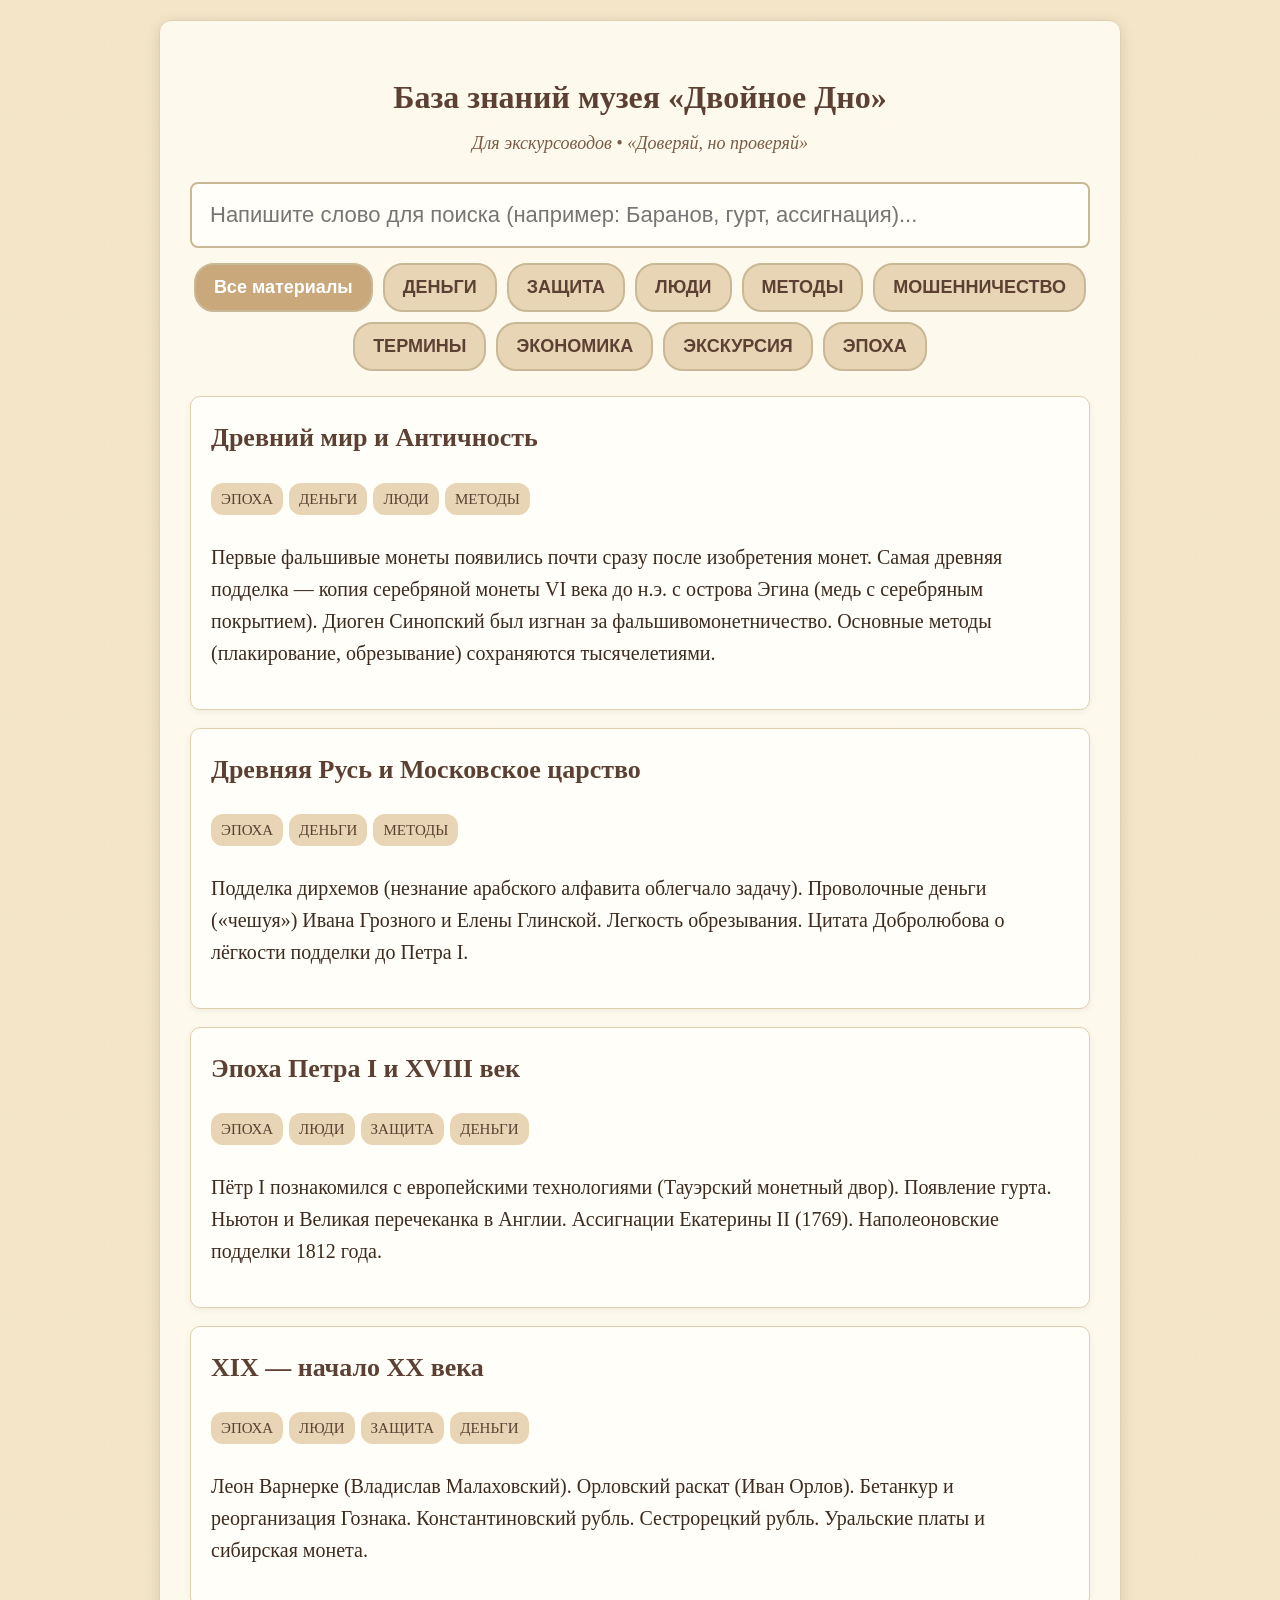
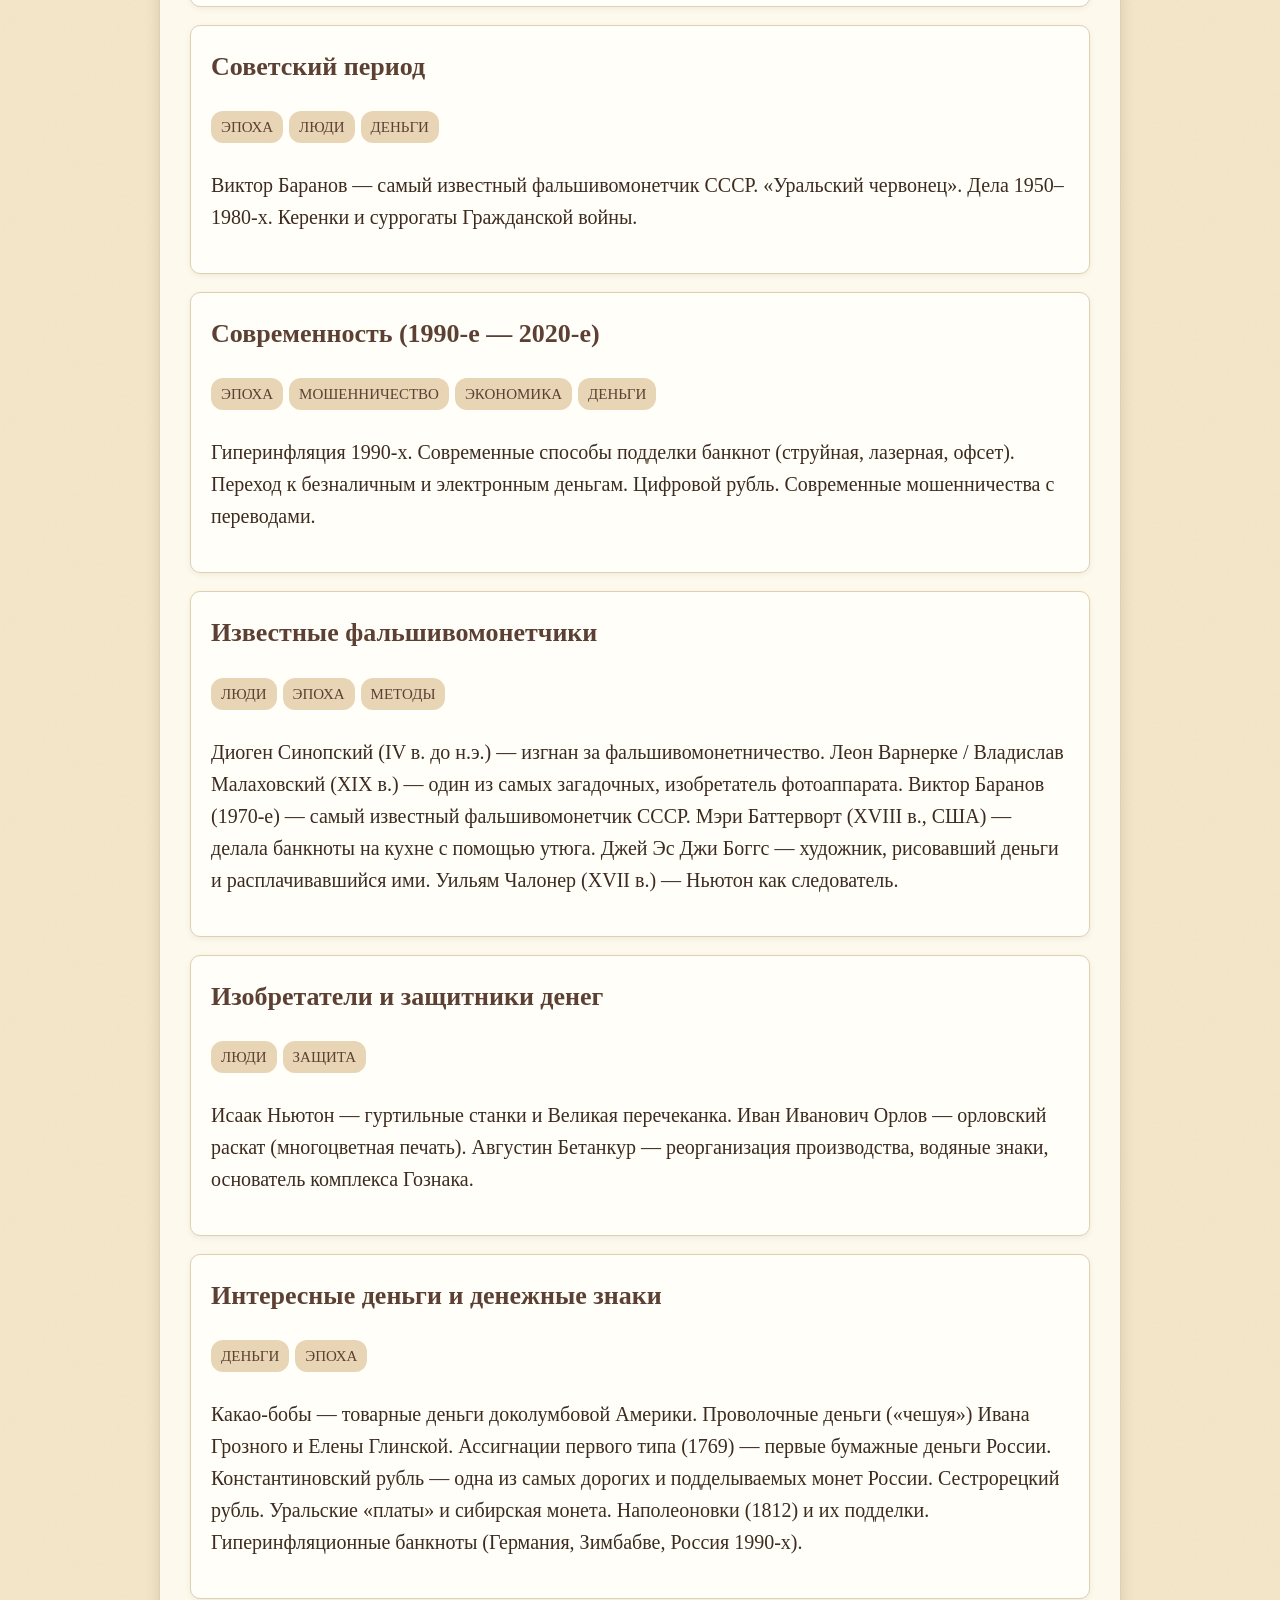
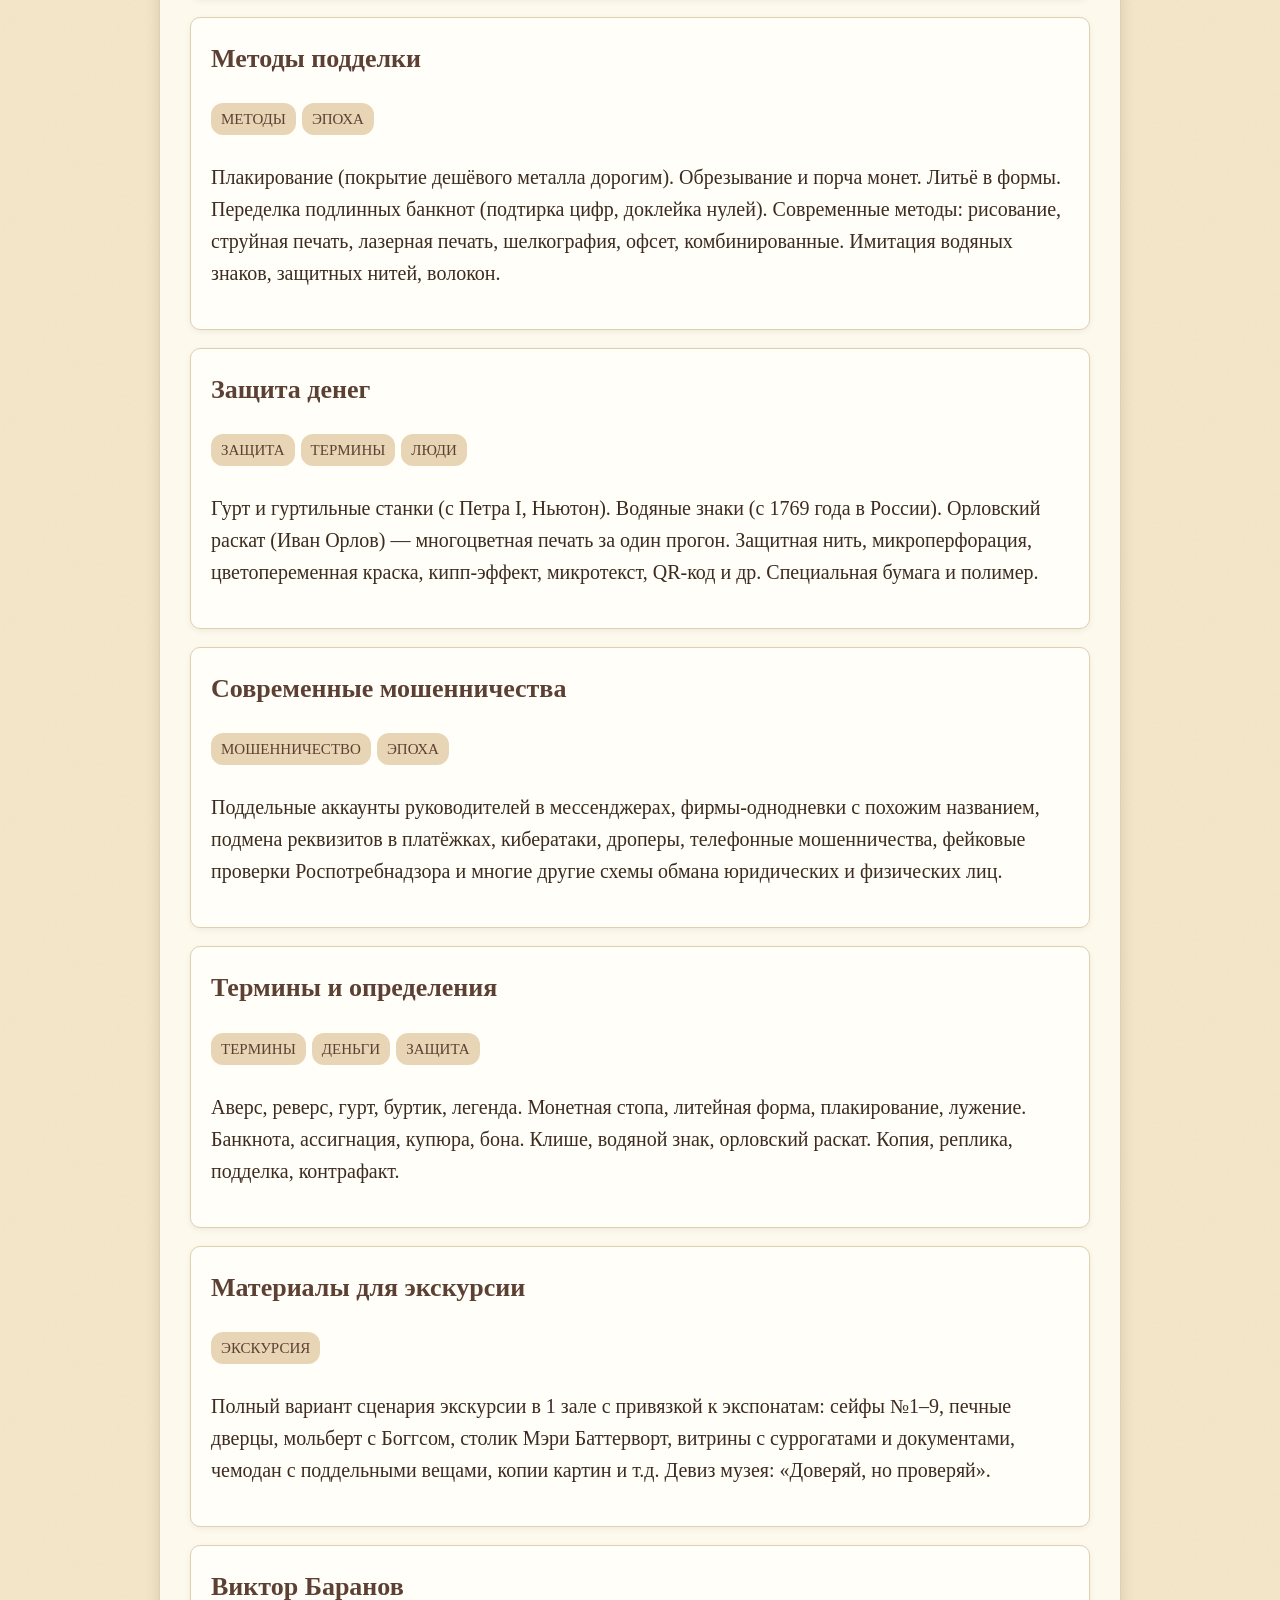
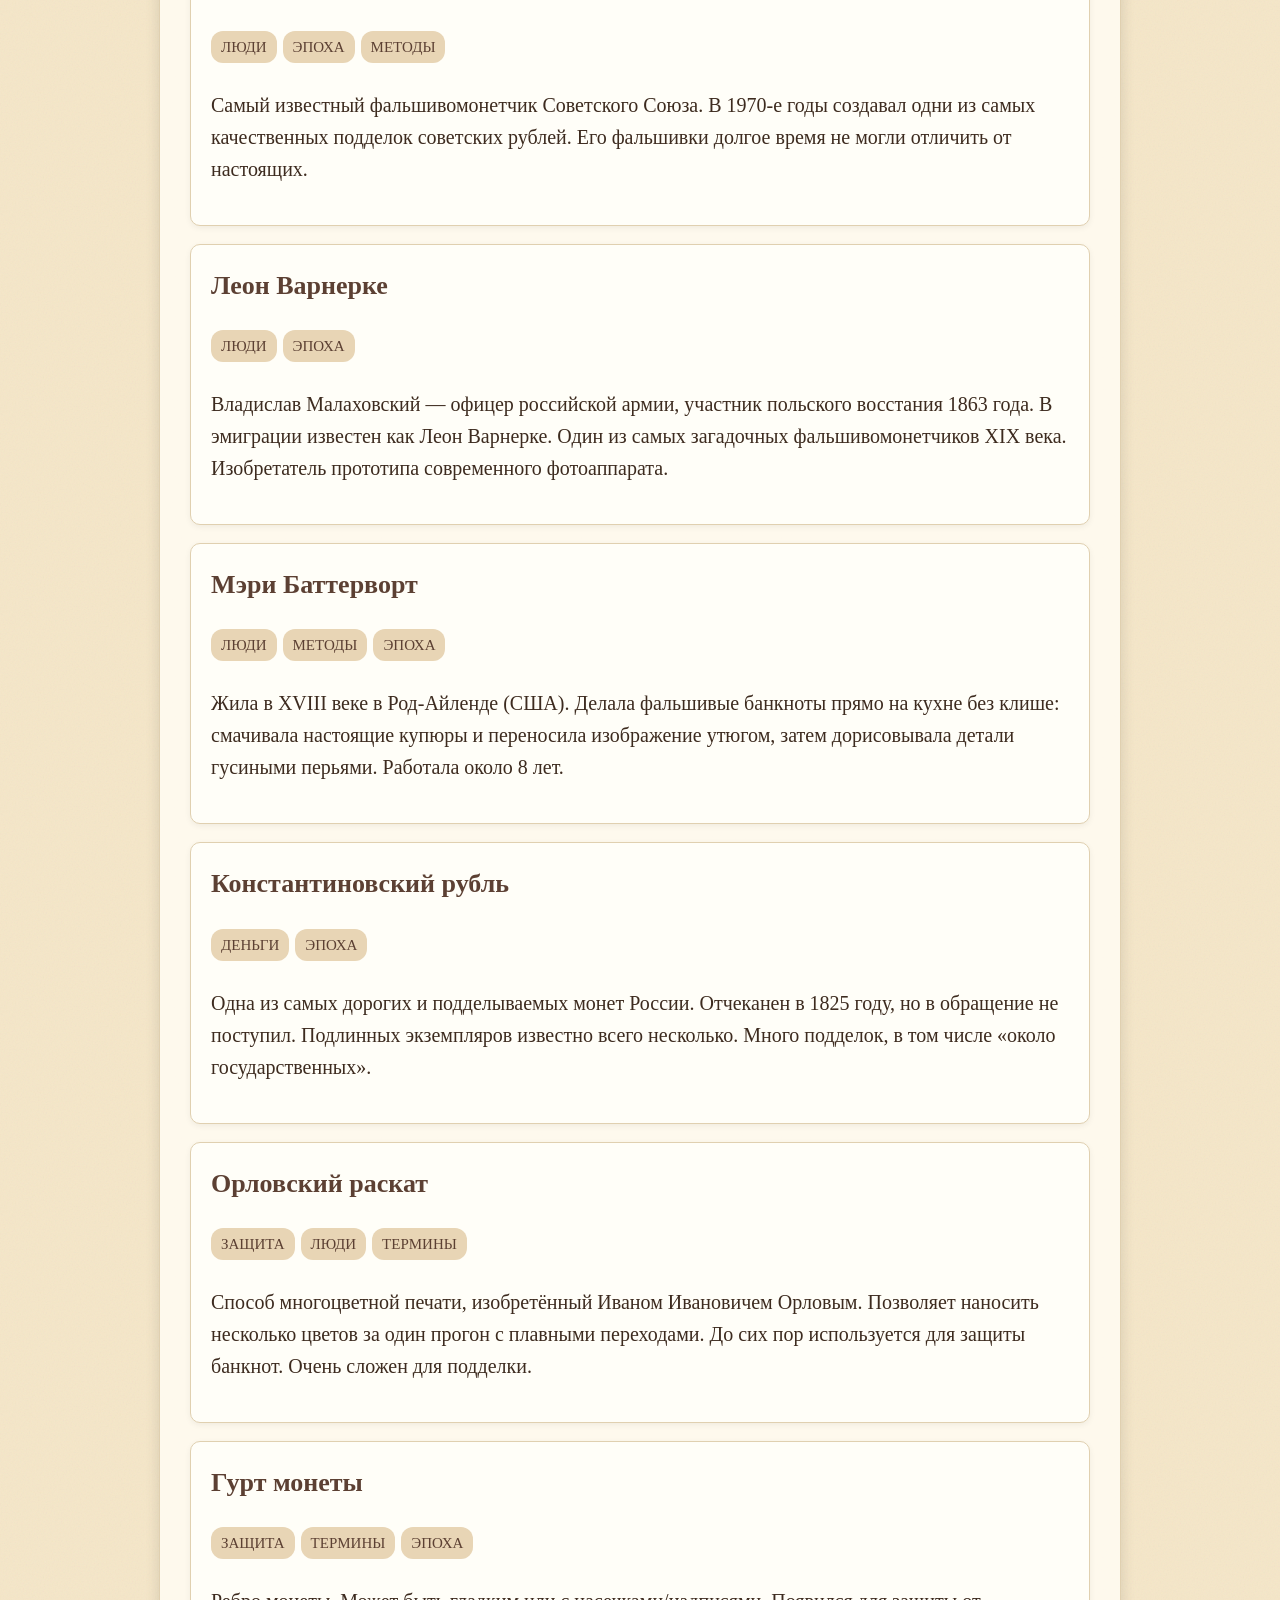
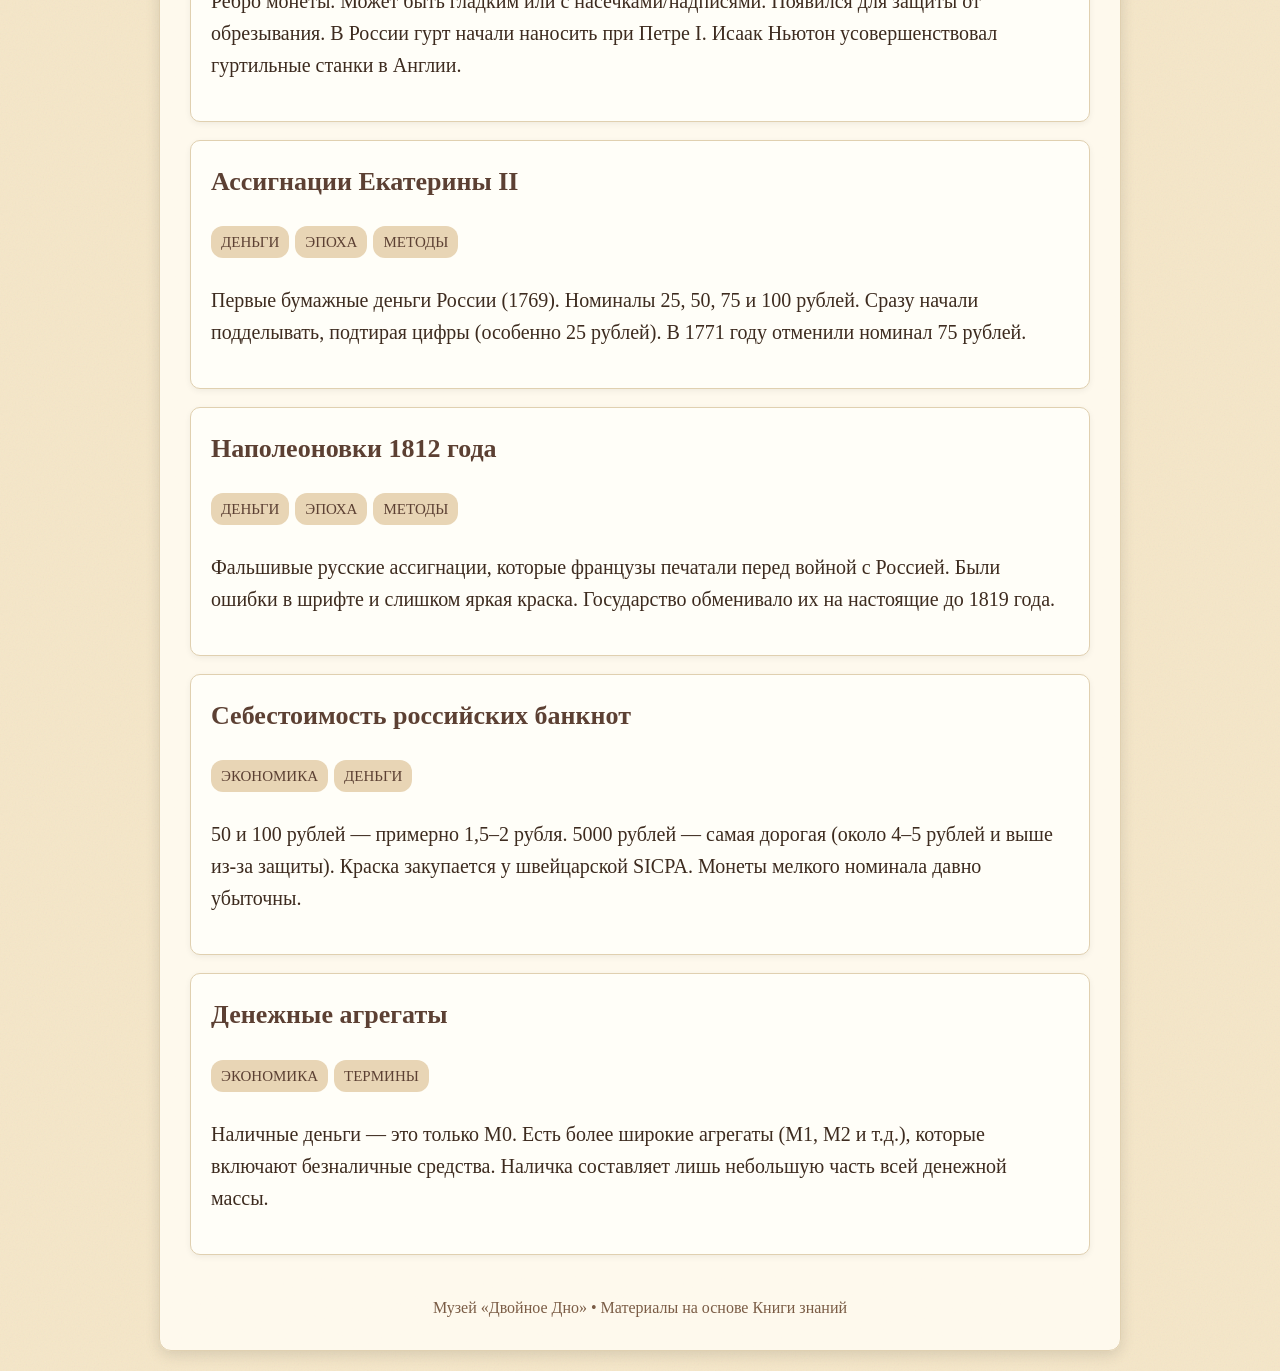
==== index.html @ cefade76 "Add files via upload" ====
<!DOCTYPE html>
<html lang="ru">
<head>
<meta charset="UTF-8">
<meta name="viewport" content="width=device-width, initial-scale=1.0">
<title>База знаний музея «Двойное Дно»</title>
<style>
body {
  font-family: Georgia, "Times New Roman", serif;
  background-color: #f5e6c8;
  background-image: url("data:image/svg+xml,%3Csvg xmlns='http://www.w3.org/2000/svg' width='200' height='200'%3E%3Cfilter id='n'%3E%3CfeTurbulence type='fractalNoise' baseFrequency='0.65' numOctaves='3' stitchTiles='stitch'/%3E%3C/filter%3E%3Crect width='100%25' height='100%25' filter='url(%23n)' opacity='0.06'/%3E%3C/svg%3E");
  color: #3d2b1f;
  margin: 0;
  padding: 20px;
  line-height: 1.6;
  font-size: 20px;
}
.container {
  max-width: 900px;
  margin: 0 auto;
  background: rgba(255, 250, 240, 0.95);
  padding: 30px;
  border-radius: 12px;
  box-shadow: 0 4px 15px rgba(0,0,0,0.12);
  border: 1px solid #e0d0b0;
}
h1 {
  text-align: center;
  color: #5c4033;
  font-size: 32px;
  margin-bottom: 5px;
}
.subtitle {
  text-align: center;
  font-style: italic;
  color: #7a5c45;
  margin-bottom: 25px;
  font-size: 18px;
}
.search-box {
  width: 100%;
  padding: 18px;
  font-size: 22px;
  border: 2px solid #c9b896;
  border-radius: 8px;
  margin-bottom: 15px;
  box-sizing: border-box;
  background: #fffef8;
}
.tags {
  display: flex;
  flex-wrap: wrap;
  gap: 10px;
  margin-bottom: 25px;
  justify-content: center;
}
.tag-btn {
  padding: 12px 18px;
  font-size: 18px;
  background: #e8d5b5;
  border: 2px solid #c9b896;
  border-radius: 20px;
  cursor: pointer;
  color: #5c4033;
  font-weight: bold;
}
.tag-btn.active, .tag-btn:hover {
  background: #c9a87c;
  color: #fff;
}
.card {
  background: #fffef8;
  border: 1px solid #e0d0b0;
  border-radius: 10px;
  padding: 20px;
  margin-bottom: 18px;
  box-shadow: 0 2px 6px rgba(0,0,0,0.06);
}
.card h2 {
  margin-top: 0;
  color: #5c4033;
  font-size: 26px;
}
.card-tags {
  margin: 10px 0;
}
.card-tag {
  display: inline-block;
  background: #e8d5b5;
  color: #5c4033;
  padding: 4px 10px;
  border-radius: 12px;
  font-size: 15px;
  margin-right: 6px;
  margin-bottom: 6px;
}
.no-results {
  text-align: center;
  font-size: 22px;
  color: #7a5c45;
  padding: 40px;
}
footer {
  text-align: center;
  margin-top: 40px;
  font-size: 16px;
  color: #7a5c45;
}
</style>
</head>
<body>
<div class="container">
  <h1>База знаний музея «Двойное Дно»</h1>
  <div class="subtitle">Для экскурсоводов • «Доверяй, но проверяй»</div>

  <input type="text" id="search" class="search-box" placeholder="Напишите слово для поиска (например: Баранов, гурт, ассигнация)...">

  <div class="tags" id="tagButtons"></div>

  <div id="results"></div>

  <footer>
    Музей «Двойное Дно» • Материалы на основе Книги знаний
  </footer>
</div>

<script>
const data = [
  { title: "Древний мир и Античность", tags: ["ЭПОХА", "ДЕНЬГИ", "ЛЮДИ", "МЕТОДЫ"], content: "Первые фальшивые монеты появились почти сразу после изобретения монет. Самая древняя подделка — копия серебряной монеты VI века до н.э. с острова Эгина (медь с серебряным покрытием). Диоген Синопский был изгнан за фальшивомонетничество. Основные методы (плакирование, обрезывание) сохраняются тысячелетиями." },
  { title: "Древняя Русь и Московское царство", tags: ["ЭПОХА", "ДЕНЬГИ", "МЕТОДЫ"], content: "Подделка дирхемов (незнание арабского алфавита облегчало задачу). Проволочные деньги («чешуя») Ивана Грозного и Елены Глинской. Легкость обрезывания. Цитата Добролюбова о лёгкости подделки до Петра I." },
  { title: "Эпоха Петра I и XVIII век", tags: ["ЭПОХА", "ЛЮДИ", "ЗАЩИТА", "ДЕНЬГИ"], content: "Пётр I познакомился с европейскими технологиями (Тауэрский монетный двор). Появление гурта. Ньютон и Великая перечеканка в Англии. Ассигнации Екатерины II (1769). Наполеоновские подделки 1812 года." },
  { title: "XIX — начало XX века", tags: ["ЭПОХА", "ЛЮДИ", "ЗАЩИТА", "ДЕНЬГИ"], content: "Леон Варнерке (Владислав Малаховский). Орловский раскат (Иван Орлов). Бетанкур и реорганизация Гознака. Константиновский рубль. Сестрорецкий рубль. Уральские платы и сибирская монета." },
  { title: "Советский период", tags: ["ЭПОХА", "ЛЮДИ", "ДЕНЬГИ"], content: "Виктор Баранов — самый известный фальшивомонетчик СССР. «Уральский червонец». Дела 1950–1980-х. Керенки и суррогаты Гражданской войны." },
  { title: "Современность (1990-е — 2020-е)", tags: ["ЭПОХА", "МОШЕННИЧЕСТВО", "ЭКОНОМИКА", "ДЕНЬГИ"], content: "Гиперинфляция 1990-х. Современные способы подделки банкнот (струйная, лазерная, офсет). Переход к безналичным и электронным деньгам. Цифровой рубль. Современные мошенничества с переводами." },
  { title: "Известные фальшивомонетчики", tags: ["ЛЮДИ", "ЭПОХА", "МЕТОДЫ"], content: "Диоген Синопский (IV в. до н.э.) — изгнан за фальшивомонетничество. Леон Варнерке / Владислав Малаховский (XIX в.) — один из самых загадочных, изобретатель фотоаппарата. Виктор Баранов (1970-е) — самый известный фальшивомонетчик СССР. Мэри Баттерворт (XVIII в., США) — делала банкноты на кухне с помощью утюга. Джей Эс Джи Боггс — художник, рисовавший деньги и расплачивавшийся ими. Уильям Чалонер (XVII в.) — Ньютон как следователь." },
  { title: "Изобретатели и защитники денег", tags: ["ЛЮДИ", "ЗАЩИТА"], content: "Исаак Ньютон — гуртильные станки и Великая перечеканка. Иван Иванович Орлов — орловский раскат (многоцветная печать). Августин Бетанкур — реорганизация производства, водяные знаки, основатель комплекса Гознака." },
  { title: "Интересные деньги и денежные знаки", tags: ["ДЕНЬГИ", "ЭПОХА"], content: "Какао-бобы — товарные деньги доколумбовой Америки. Проволочные деньги («чешуя») Ивана Грозного и Елены Глинской. Ассигнации первого типа (1769) — первые бумажные деньги России. Константиновский рубль — одна из самых дорогих и подделываемых монет России. Сестрорецкий рубль. Уральские «платы» и сибирская монета. Наполеоновки (1812) и их подделки. Гиперинфляционные банкноты (Германия, Зимбабве, Россия 1990-х)." },
  { title: "Методы подделки", tags: ["МЕТОДЫ", "ЭПОХА"], content: "Плакирование (покрытие дешёвого металла дорогим). Обрезывание и порча монет. Литьё в формы. Переделка подлинных банкнот (подтирка цифр, доклейка нулей). Современные методы: рисование, струйная печать, лазерная печать, шелкография, офсет, комбинированные. Имитация водяных знаков, защитных нитей, волокон." },
  { title: "Защита денег", tags: ["ЗАЩИТА", "ТЕРМИНЫ", "ЛЮДИ"], content: "Гурт и гуртильные станки (с Петра I, Ньютон). Водяные знаки (с 1769 года в России). Орловский раскат (Иван Орлов) — многоцветная печать за один прогон. Защитная нить, микроперфорация, цветопеременная краска, кипп-эффект, микротекст, QR-код и др. Специальная бумага и полимер." },
  { title: "Современные мошенничества", tags: ["МОШЕННИЧЕСТВО", "ЭПОХА"], content: "Поддельные аккаунты руководителей в мессенджерах, фирмы-однодневки с похожим названием, подмена реквизитов в платёжках, кибератаки, дроперы, телефонные мошенничества, фейковые проверки Роспотребнадзора и многие другие схемы обмана юридических и физических лиц." },
  { title: "Термины и определения", tags: ["ТЕРМИНЫ", "ДЕНЬГИ", "ЗАЩИТА"], content: "Аверс, реверс, гурт, буртик, легенда. Монетная стопа, литейная форма, плакирование, лужение. Банкнота, ассигнация, купюра, бона. Клише, водяной знак, орловский раскат. Копия, реплика, подделка, контрафакт." },
  { title: "Материалы для экскурсии", tags: ["ЭКСКУРСИЯ"], content: "Полный вариант сценария экскурсии в 1 зале с привязкой к экспонатам: сейфы №1–9, печные дверцы, мольберт с Боггсом, столик Мэри Баттерворт, витрины с суррогатами и документами, чемодан с поддельными вещами, копии картин и т.д. Девиз музея: «Доверяй, но проверяй»." },
  { title: "Виктор Баранов", tags: ["ЛЮДИ", "ЭПОХА", "МЕТОДЫ"], content: "Самый известный фальшивомонетчик Советского Союза. В 1970-е годы создавал одни из самых качественных подделок советских рублей. Его фальшивки долгое время не могли отличить от настоящих." },
  { title: "Леон Варнерке", tags: ["ЛЮДИ", "ЭПОХА"], content: "Владислав Малаховский — офицер российской армии, участник польского восстания 1863 года. В эмиграции известен как Леон Варнерке. Один из самых загадочных фальшивомонетчиков XIX века. Изобретатель прототипа современного фотоаппарата." },
  { title: "Мэри Баттерворт", tags: ["ЛЮДИ", "МЕТОДЫ", "ЭПОХА"], content: "Жила в XVIII веке в Род-Айленде (США). Делала фальшивые банкноты прямо на кухне без клише: смачивала настоящие купюры и переносила изображение утюгом, затем дорисовывала детали гусиными перьями. Работала около 8 лет." },
  { title: "Константиновский рубль", tags: ["ДЕНЬГИ", "ЭПОХА"], content: "Одна из самых дорогих и подделываемых монет России. Отчеканен в 1825 году, но в обращение не поступил. Подлинных экземпляров известно всего несколько. Много подделок, в том числе «около государственных»." },
  { title: "Орловский раскат", tags: ["ЗАЩИТА", "ЛЮДИ", "ТЕРМИНЫ"], content: "Способ многоцветной печати, изобретённый Иваном Ивановичем Орловым. Позволяет наносить несколько цветов за один прогон с плавными переходами. До сих пор используется для защиты банкнот. Очень сложен для подделки." },
  { title: "Гурт монеты", tags: ["ЗАЩИТА", "ТЕРМИНЫ", "ЭПОХА"], content: "Ребро монеты. Может быть гладким или с насечками/надписями. Появился для защиты от обрезывания. В России гурт начали наносить при Петре I. Исаак Ньютон усовершенствовал гуртильные станки в Англии." },
  { title: "Ассигнации Екатерины II", tags: ["ДЕНЬГИ", "ЭПОХА", "МЕТОДЫ"], content: "Первые бумажные деньги России (1769). Номиналы 25, 50, 75 и 100 рублей. Сразу начали подделывать, подтирая цифры (особенно 25 рублей). В 1771 году отменили номинал 75 рублей." },
  { title: "Наполеоновки 1812 года", tags: ["ДЕНЬГИ", "ЭПОХА", "МЕТОДЫ"], content: "Фальшивые русские ассигнации, которые французы печатали перед войной с Россией. Были ошибки в шрифте и слишком яркая краска. Государство обменивало их на настоящие до 1819 года." },
  { title: "Себестоимость российских банкнот", tags: ["ЭКОНОМИКА", "ДЕНЬГИ"], content: "50 и 100 рублей — примерно 1,5–2 рубля. 5000 рублей — самая дорогая (около 4–5 рублей и выше из-за защиты). Краска закупается у швейцарской SICPA. Монеты мелкого номинала давно убыточны." },
  { title: "Денежные агрегаты", tags: ["ЭКОНОМИКА", "ТЕРМИНЫ"], content: "Наличные деньги — это только M0. Есть более широкие агрегаты (M1, M2 и т.д.), которые включают безналичные средства. Наличка составляет лишь небольшую часть всей денежной массы." }
];

const allTags = [...new Set(data.flatMap(item => item.tags))].sort();
let activeTag = null;

function renderTags() {
  const container = document.getElementById("tagButtons");
  container.innerHTML = "";
  const allBtn = document.createElement("button");
  allBtn.className = "tag-btn" + (activeTag === null ? " active" : "");
  allBtn.textContent = "Все материалы";
  allBtn.onclick = function() { activeTag = null; render(); };
  container.appendChild(allBtn);

  allTags.forEach(function(tag) {
    const btn = document.createElement("button");
    btn.className = "tag-btn" + (activeTag === tag ? " active" : "");
    btn.textContent = tag;
    btn.onclick = function() {
      activeTag = activeTag === tag ? null : tag;
      render();
    };
    container.appendChild(btn);
  });
}

function render() {
  const query = document.getElementById("search").value.toLowerCase().trim();
  const results = document.getElementById("results");
  results.innerHTML = "";

  const filtered = data.filter(function(item) {
    const matchesTag = !activeTag || item.tags.indexOf(activeTag) !== -1;
    const matchesSearch = !query || 
      item.title.toLowerCase().indexOf(query) !== -1 || 
      item.content.toLowerCase().indexOf(query) !== -1 ||
      item.tags.some(function(t) { return t.toLowerCase().indexOf(query) !== -1; });
    return matchesTag && matchesSearch;
  });

  if (filtered.length === 0) {
    results.innerHTML = '<div class="no-results">Ничего не найдено. Попробуйте другое слово или снимите фильтр.</div>';
    return;
  }

  filtered.forEach(function(item) {
    const card = document.createElement("div");
    card.className = "card";
    let tagsHtml = "";
    item.tags.forEach(function(t) {
      tagsHtml += '<span class="card-tag">' + t + '</span>';
    });
    card.innerHTML = '<h2>' + item.title + '</h2><div class="card-tags">' + tagsHtml + '</div><p>' + item.content + '</p>';
    results.appendChild(card);
  });
}

document.getElementById("search").addEventListener("input", render);
renderTags();
render();
</script>
</body>
</html>
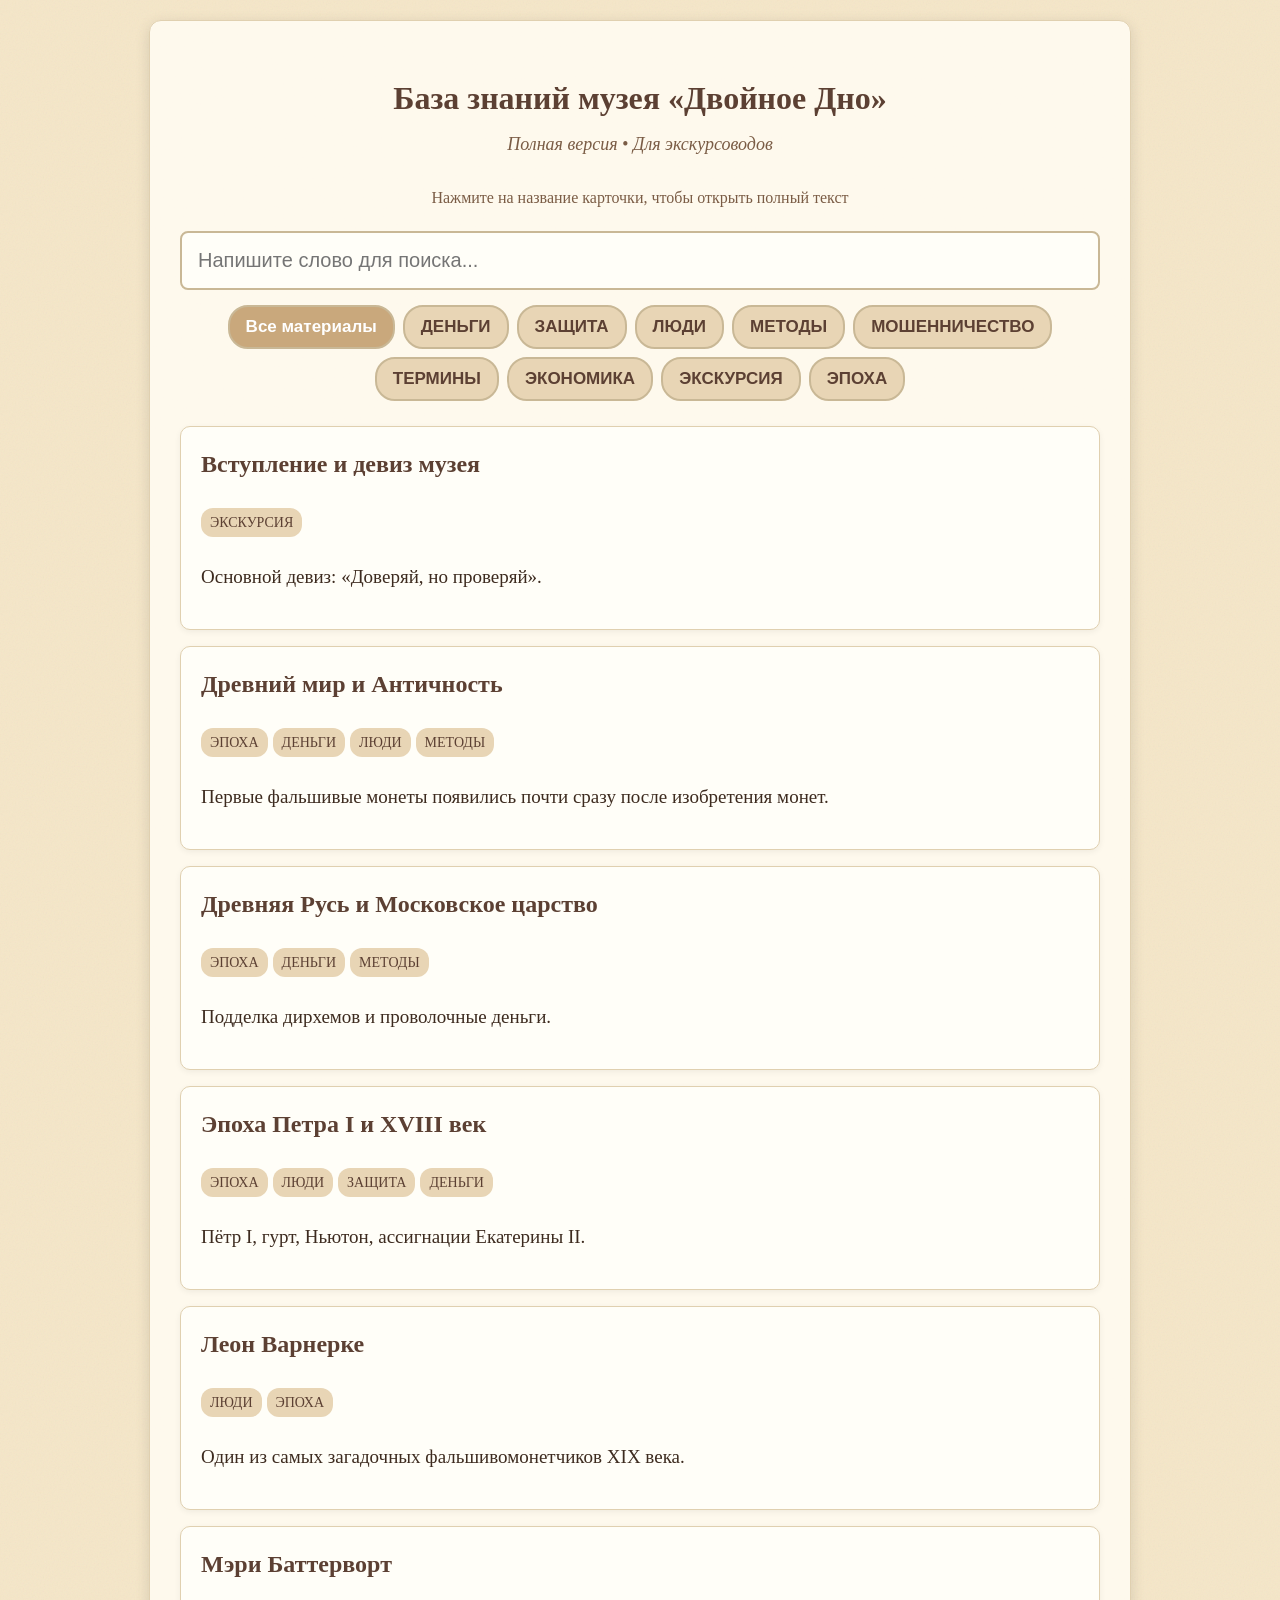
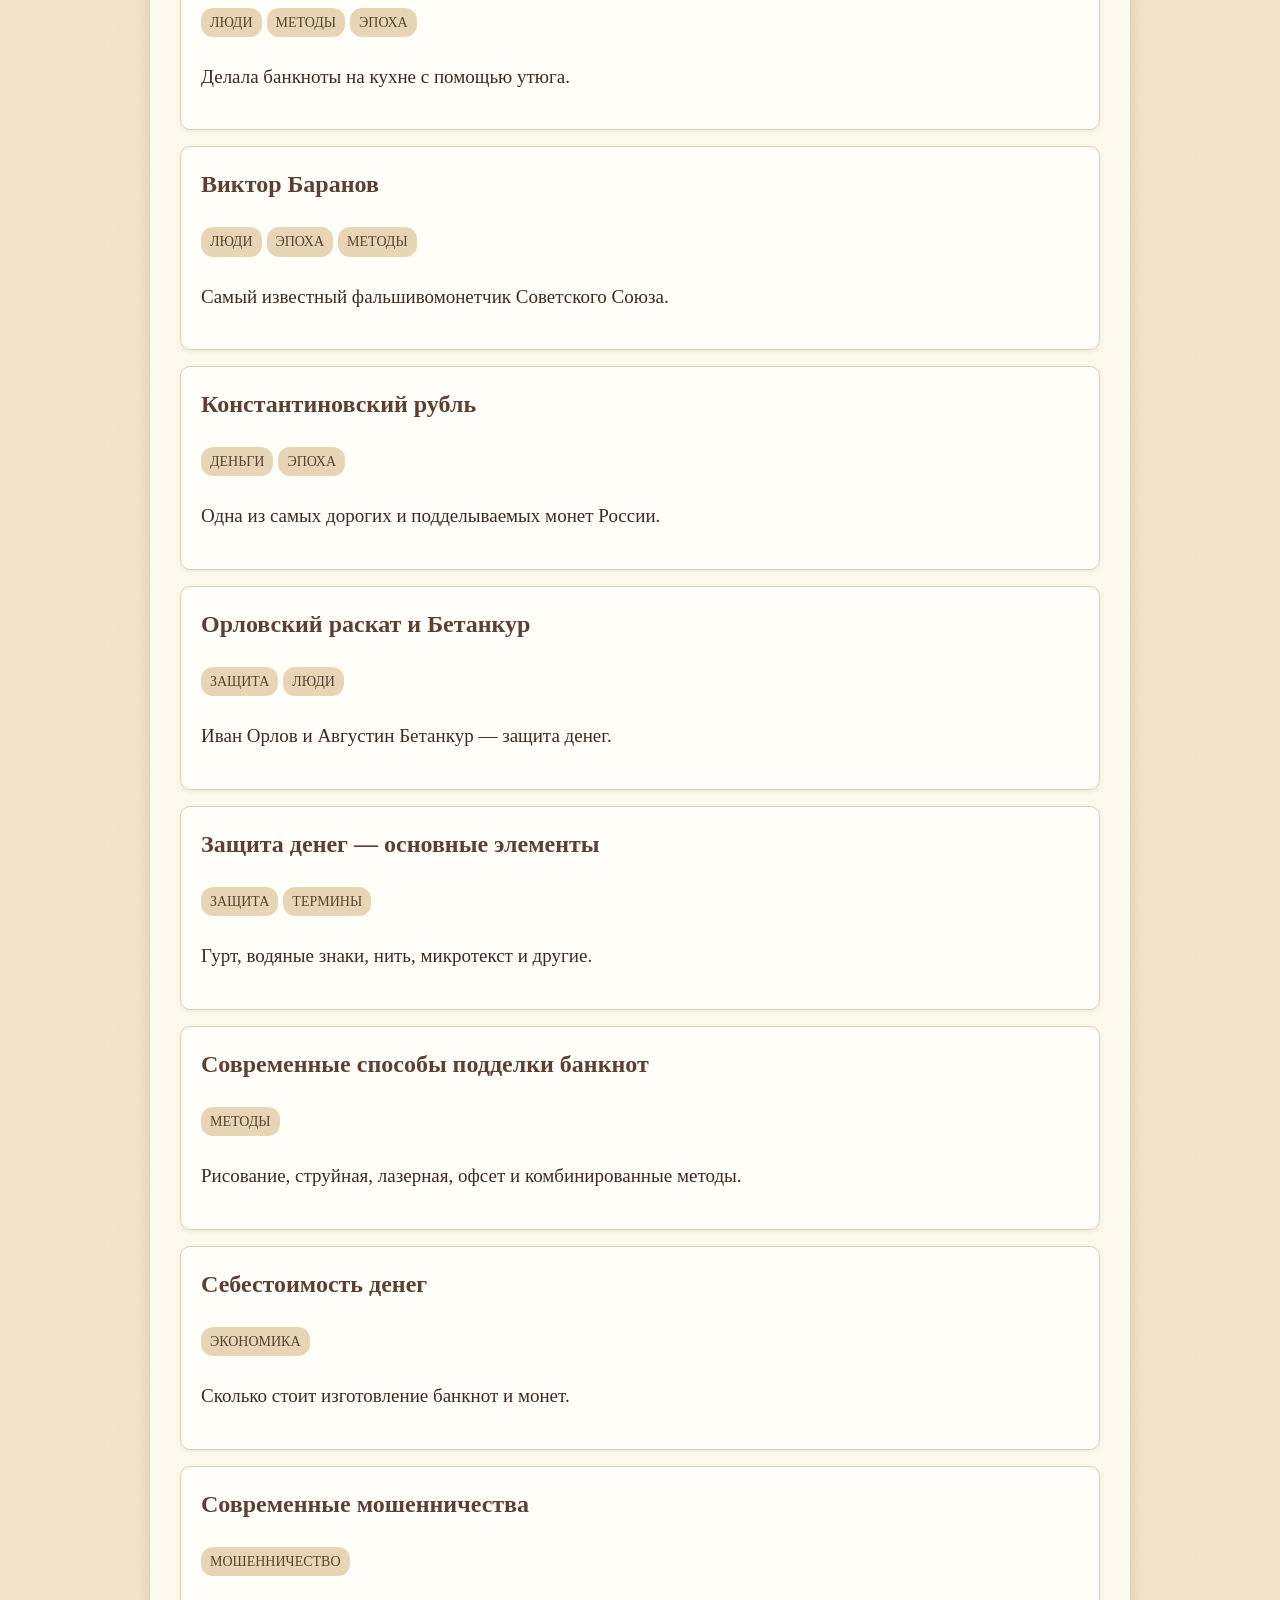
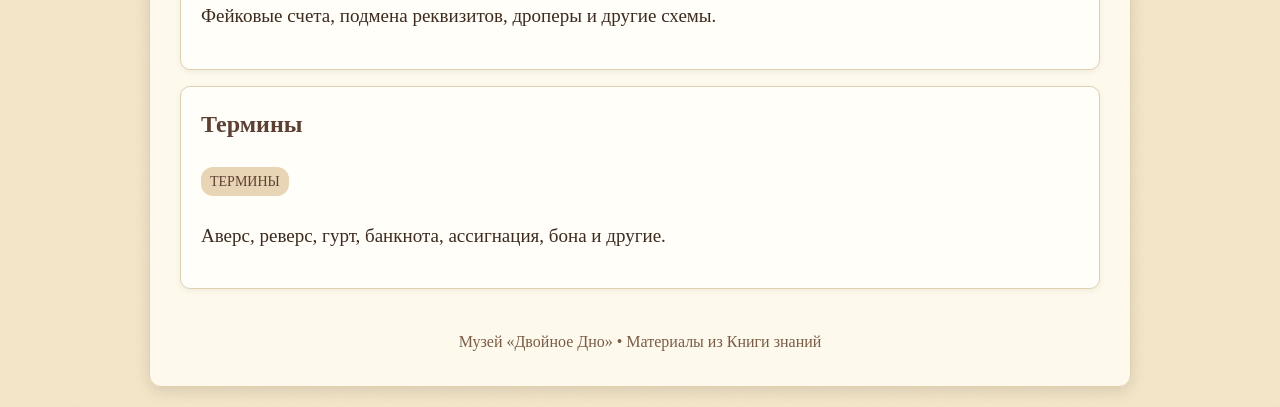
==== commit e29c1d90: "Add files via upload" ====
--- a/index.html
+++ b/index.html
@@ -3,7 +3,7 @@
 <head>
 <meta charset="UTF-8">
 <meta name="viewport" content="width=device-width, initial-scale=1.0">
-<title>База знаний музея «Двойное Дно»</title>
+<title>База знаний музея «Двойное Дно» — полная версия</title>
 <style>
 body {
   font-family: Georgia, "Times New Roman", serif;
@@ -12,144 +12,57 @@
   color: #3d2b1f;
   margin: 0;
   padding: 20px;
-  line-height: 1.6;
-  font-size: 20px;
+  line-height: 1.65;
+  font-size: 19px;
 }
-.container {
-  max-width: 900px;
-  margin: 0 auto;
-  background: rgba(255, 250, 240, 0.95);
-  padding: 30px;
-  border-radius: 12px;
-  box-shadow: 0 4px 15px rgba(0,0,0,0.12);
-  border: 1px solid #e0d0b0;
-}
-h1 {
-  text-align: center;
-  color: #5c4033;
-  font-size: 32px;
-  margin-bottom: 5px;
-}
-.subtitle {
-  text-align: center;
-  font-style: italic;
-  color: #7a5c45;
-  margin-bottom: 25px;
-  font-size: 18px;
-}
-.search-box {
-  width: 100%;
-  padding: 18px;
-  font-size: 22px;
-  border: 2px solid #c9b896;
-  border-radius: 8px;
-  margin-bottom: 15px;
-  box-sizing: border-box;
-  background: #fffef8;
-}
-.tags {
-  display: flex;
-  flex-wrap: wrap;
-  gap: 10px;
-  margin-bottom: 25px;
-  justify-content: center;
-}
-.tag-btn {
-  padding: 12px 18px;
-  font-size: 18px;
-  background: #e8d5b5;
-  border: 2px solid #c9b896;
-  border-radius: 20px;
-  cursor: pointer;
-  color: #5c4033;
-  font-weight: bold;
-}
-.tag-btn.active, .tag-btn:hover {
-  background: #c9a87c;
-  color: #fff;
-}
-.card {
-  background: #fffef8;
-  border: 1px solid #e0d0b0;
-  border-radius: 10px;
-  padding: 20px;
-  margin-bottom: 18px;
-  box-shadow: 0 2px 6px rgba(0,0,0,0.06);
-}
-.card h2 {
-  margin-top: 0;
-  color: #5c4033;
-  font-size: 26px;
-}
-.card-tags {
-  margin: 10px 0;
-}
-.card-tag {
-  display: inline-block;
-  background: #e8d5b5;
-  color: #5c4033;
-  padding: 4px 10px;
-  border-radius: 12px;
-  font-size: 15px;
-  margin-right: 6px;
-  margin-bottom: 6px;
-}
-.no-results {
-  text-align: center;
-  font-size: 22px;
-  color: #7a5c45;
-  padding: 40px;
-}
-footer {
-  text-align: center;
-  margin-top: 40px;
-  font-size: 16px;
-  color: #7a5c45;
-}
+.container { max-width: 920px; margin: 0 auto; background: rgba(255,250,240,0.95); padding: 30px; border-radius: 12px; box-shadow: 0 4px 15px rgba(0,0,0,0.12); border: 1px solid #e0d0b0; }
+h1 { text-align: center; color: #5c4033; font-size: 32px; margin-bottom: 5px; }
+.subtitle { text-align: center; font-style: italic; color: #7a5c45; margin-bottom: 25px; font-size: 18px; }
+.search-box { width: 100%; padding: 16px; font-size: 20px; border: 2px solid #c9b896; border-radius: 8px; margin-bottom: 15px; box-sizing: border-box; background: #fffef8; }
+.tags { display: flex; flex-wrap: wrap; gap: 8px; margin-bottom: 25px; justify-content: center; }
+.tag-btn { padding: 10px 16px; font-size: 17px; background: #e8d5b5; border: 2px solid #c9b896; border-radius: 20px; cursor: pointer; color: #5c4033; font-weight: bold; }
+.tag-btn.active, .tag-btn:hover { background: #c9a87c; color: #fff; }
+.card { background: #fffef8; border: 1px solid #e0d0b0; border-radius: 10px; padding: 18px 20px; margin-bottom: 16px; box-shadow: 0 2px 6px rgba(0,0,0,0.06); }
+.card h2 { margin-top: 0; color: #5c4033; font-size: 24px; cursor: pointer; }
+.card h2:hover { color: #8b5e3c; }
+.card-tags { margin: 8px 0 12px; }
+.card-tag { display: inline-block; background: #e8d5b5; color: #5c4033; padding: 3px 9px; border-radius: 12px; font-size: 14px; margin-right: 5px; margin-bottom: 5px; }
+.full-text { display: none; margin-top: 12px; padding-top: 12px; border-top: 1px dashed #e0d0b0; white-space: pre-wrap; }
+.full-text.open { display: block; }
+.no-results { text-align: center; font-size: 22px; color: #7a5c45; padding: 40px; }
+footer { text-align: center; margin-top: 40px; font-size: 16px; color: #7a5c45; }
+.hint { text-align: center; font-size: 16px; color: #7a5c45; margin-bottom: 20px; }
 </style>
 </head>
 <body>
 <div class="container">
   <h1>База знаний музея «Двойное Дно»</h1>
-  <div class="subtitle">Для экскурсоводов • «Доверяй, но проверяй»</div>
+  <div class="subtitle">Полная версия • Для экскурсоводов</div>
+  <div class="hint">Нажмите на название карточки, чтобы открыть полный текст</div>
 
-  <input type="text" id="search" class="search-box" placeholder="Напишите слово для поиска (например: Баранов, гурт, ассигнация)...">
-
+  <input type="text" id="search" class="search-box" placeholder="Напишите слово для поиска...">
   <div class="tags" id="tagButtons"></div>
-
   <div id="results"></div>
 
-  <footer>
-    Музей «Двойное Дно» • Материалы на основе Книги знаний
-  </footer>
+  <footer>Музей «Двойное Дно» • Материалы из Книги знаний</footer>
 </div>
 
 <script>
 const data = [
-  { title: "Древний мир и Античность", tags: ["ЭПОХА", "ДЕНЬГИ", "ЛЮДИ", "МЕТОДЫ"], content: "Первые фальшивые монеты появились почти сразу после изобретения монет. Самая древняя подделка — копия серебряной монеты VI века до н.э. с острова Эгина (медь с серебряным покрытием). Диоген Синопский был изгнан за фальшивомонетничество. Основные методы (плакирование, обрезывание) сохраняются тысячелетиями." },
-  { title: "Древняя Русь и Московское царство", tags: ["ЭПОХА", "ДЕНЬГИ", "МЕТОДЫ"], content: "Подделка дирхемов (незнание арабского алфавита облегчало задачу). Проволочные деньги («чешуя») Ивана Грозного и Елены Глинской. Легкость обрезывания. Цитата Добролюбова о лёгкости подделки до Петра I." },
-  { title: "Эпоха Петра I и XVIII век", tags: ["ЭПОХА", "ЛЮДИ", "ЗАЩИТА", "ДЕНЬГИ"], content: "Пётр I познакомился с европейскими технологиями (Тауэрский монетный двор). Появление гурта. Ньютон и Великая перечеканка в Англии. Ассигнации Екатерины II (1769). Наполеоновские подделки 1812 года." },
-  { title: "XIX — начало XX века", tags: ["ЭПОХА", "ЛЮДИ", "ЗАЩИТА", "ДЕНЬГИ"], content: "Леон Варнерке (Владислав Малаховский). Орловский раскат (Иван Орлов). Бетанкур и реорганизация Гознака. Константиновский рубль. Сестрорецкий рубль. Уральские платы и сибирская монета." },
-  { title: "Советский период", tags: ["ЭПОХА", "ЛЮДИ", "ДЕНЬГИ"], content: "Виктор Баранов — самый известный фальшивомонетчик СССР. «Уральский червонец». Дела 1950–1980-х. Керенки и суррогаты Гражданской войны." },
-  { title: "Современность (1990-е — 2020-е)", tags: ["ЭПОХА", "МОШЕННИЧЕСТВО", "ЭКОНОМИКА", "ДЕНЬГИ"], content: "Гиперинфляция 1990-х. Современные способы подделки банкнот (струйная, лазерная, офсет). Переход к безналичным и электронным деньгам. Цифровой рубль. Современные мошенничества с переводами." },
-  { title: "Известные фальшивомонетчики", tags: ["ЛЮДИ", "ЭПОХА", "МЕТОДЫ"], content: "Диоген Синопский (IV в. до н.э.) — изгнан за фальшивомонетничество. Леон Варнерке / Владислав Малаховский (XIX в.) — один из самых загадочных, изобретатель фотоаппарата. Виктор Баранов (1970-е) — самый известный фальшивомонетчик СССР. Мэри Баттерворт (XVIII в., США) — делала банкноты на кухне с помощью утюга. Джей Эс Джи Боггс — художник, рисовавший деньги и расплачивавшийся ими. Уильям Чалонер (XVII в.) — Ньютон как следователь." },
-  { title: "Изобретатели и защитники денег", tags: ["ЛЮДИ", "ЗАЩИТА"], content: "Исаак Ньютон — гуртильные станки и Великая перечеканка. Иван Иванович Орлов — орловский раскат (многоцветная печать). Августин Бетанкур — реорганизация производства, водяные знаки, основатель комплекса Гознака." },
-  { title: "Интересные деньги и денежные знаки", tags: ["ДЕНЬГИ", "ЭПОХА"], content: "Какао-бобы — товарные деньги доколумбовой Америки. Проволочные деньги («чешуя») Ивана Грозного и Елены Глинской. Ассигнации первого типа (1769) — первые бумажные деньги России. Константиновский рубль — одна из самых дорогих и подделываемых монет России. Сестрорецкий рубль. Уральские «платы» и сибирская монета. Наполеоновки (1812) и их подделки. Гиперинфляционные банкноты (Германия, Зимбабве, Россия 1990-х)." },
-  { title: "Методы подделки", tags: ["МЕТОДЫ", "ЭПОХА"], content: "Плакирование (покрытие дешёвого металла дорогим). Обрезывание и порча монет. Литьё в формы. Переделка подлинных банкнот (подтирка цифр, доклейка нулей). Современные методы: рисование, струйная печать, лазерная печать, шелкография, офсет, комбинированные. Имитация водяных знаков, защитных нитей, волокон." },
-  { title: "Защита денег", tags: ["ЗАЩИТА", "ТЕРМИНЫ", "ЛЮДИ"], content: "Гурт и гуртильные станки (с Петра I, Ньютон). Водяные знаки (с 1769 года в России). Орловский раскат (Иван Орлов) — многоцветная печать за один прогон. Защитная нить, микроперфорация, цветопеременная краска, кипп-эффект, микротекст, QR-код и др. Специальная бумага и полимер." },
-  { title: "Современные мошенничества", tags: ["МОШЕННИЧЕСТВО", "ЭПОХА"], content: "Поддельные аккаунты руководителей в мессенджерах, фирмы-однодневки с похожим названием, подмена реквизитов в платёжках, кибератаки, дроперы, телефонные мошенничества, фейковые проверки Роспотребнадзора и многие другие схемы обмана юридических и физических лиц." },
-  { title: "Термины и определения", tags: ["ТЕРМИНЫ", "ДЕНЬГИ", "ЗАЩИТА"], content: "Аверс, реверс, гурт, буртик, легенда. Монетная стопа, литейная форма, плакирование, лужение. Банкнота, ассигнация, купюра, бона. Клише, водяной знак, орловский раскат. Копия, реплика, подделка, контрафакт." },
-  { title: "Материалы для экскурсии", tags: ["ЭКСКУРСИЯ"], content: "Полный вариант сценария экскурсии в 1 зале с привязкой к экспонатам: сейфы №1–9, печные дверцы, мольберт с Боггсом, столик Мэри Баттерворт, витрины с суррогатами и документами, чемодан с поддельными вещами, копии картин и т.д. Девиз музея: «Доверяй, но проверяй»." },
-  { title: "Виктор Баранов", tags: ["ЛЮДИ", "ЭПОХА", "МЕТОДЫ"], content: "Самый известный фальшивомонетчик Советского Союза. В 1970-е годы создавал одни из самых качественных подделок советских рублей. Его фальшивки долгое время не могли отличить от настоящих." },
-  { title: "Леон Варнерке", tags: ["ЛЮДИ", "ЭПОХА"], content: "Владислав Малаховский — офицер российской армии, участник польского восстания 1863 года. В эмиграции известен как Леон Варнерке. Один из самых загадочных фальшивомонетчиков XIX века. Изобретатель прототипа современного фотоаппарата." },
-  { title: "Мэри Баттерворт", tags: ["ЛЮДИ", "МЕТОДЫ", "ЭПОХА"], content: "Жила в XVIII веке в Род-Айленде (США). Делала фальшивые банкноты прямо на кухне без клише: смачивала настоящие купюры и переносила изображение утюгом, затем дорисовывала детали гусиными перьями. Работала около 8 лет." },
-  { title: "Константиновский рубль", tags: ["ДЕНЬГИ", "ЭПОХА"], content: "Одна из самых дорогих и подделываемых монет России. Отчеканен в 1825 году, но в обращение не поступил. Подлинных экземпляров известно всего несколько. Много подделок, в том числе «около государственных»." },
-  { title: "Орловский раскат", tags: ["ЗАЩИТА", "ЛЮДИ", "ТЕРМИНЫ"], content: "Способ многоцветной печати, изобретённый Иваном Ивановичем Орловым. Позволяет наносить несколько цветов за один прогон с плавными переходами. До сих пор используется для защиты банкнот. Очень сложен для подделки." },
-  { title: "Гурт монеты", tags: ["ЗАЩИТА", "ТЕРМИНЫ", "ЭПОХА"], content: "Ребро монеты. Может быть гладким или с насечками/надписями. Появился для защиты от обрезывания. В России гурт начали наносить при Петре I. Исаак Ньютон усовершенствовал гуртильные станки в Англии." },
-  { title: "Ассигнации Екатерины II", tags: ["ДЕНЬГИ", "ЭПОХА", "МЕТОДЫ"], content: "Первые бумажные деньги России (1769). Номиналы 25, 50, 75 и 100 рублей. Сразу начали подделывать, подтирая цифры (особенно 25 рублей). В 1771 году отменили номинал 75 рублей." },
-  { title: "Наполеоновки 1812 года", tags: ["ДЕНЬГИ", "ЭПОХА", "МЕТОДЫ"], content: "Фальшивые русские ассигнации, которые французы печатали перед войной с Россией. Были ошибки в шрифте и слишком яркая краска. Государство обменивало их на настоящие до 1819 года." },
-  { title: "Себестоимость российских банкнот", tags: ["ЭКОНОМИКА", "ДЕНЬГИ"], content: "50 и 100 рублей — примерно 1,5–2 рубля. 5000 рублей — самая дорогая (около 4–5 рублей и выше из-за защиты). Краска закупается у швейцарской SICPA. Монеты мелкого номинала давно убыточны." },
-  { title: "Денежные агрегаты", tags: ["ЭКОНОМИКА", "ТЕРМИНЫ"], content: "Наличные деньги — это только M0. Есть более широкие агрегаты (M1, M2 и т.д.), которые включают безналичные средства. Наличка составляет лишь небольшую часть всей денежной массы." }
+  { title: "Вступление и девиз музея", tags: ["ЭКСКУРСИЯ"], short: "Основной девиз: «Доверяй, но проверяй».", full: "Основной девиз нашего музея: «Доверяй, но проверяй». И он создан для того, чтобы на примере истории подделок и борьбы с ними предложить вам взглянуть на отношения между людьми и на финансы более осознанно.\n\nНаш музей о фальшивых деньгах - первый в России.\n\nПодделки денег уходят в прошлое — проще обмануть с переводами, онлайн, чем мучаться с водяными знаками. Но прошлое всегда интересно и поучительно.\n\nКоллекционер Дмитрий Жарский профессионально занимается оценкой бизнеса. С детства коллекционирует монеты, банкноты и истории, связанные с финансами.\n\nВ прошлом году в ИНЭК ННГУ имени Лобачевского открыли музей «Денежного наследия». Затем решили сделать ещё один музей — о подделках.\n\nВедь не только в деньгах, но и во многих вещах и словах очень часто обнаруживается «Двойное дно».\n\nЭтот музей рассказывает о настоящих людях и фальшивых деньгах." },
+  { title: "Древний мир и Античность", tags: ["ЭПОХА", "ДЕНЬГИ", "ЛЮДИ", "МЕТОДЫ"], short: "Первые фальшивые монеты появились почти сразу после изобретения монет.", full: "Первые фальшивые монеты, обнаруженные археологами, датируются не позднее столетия после чеканки первых монет.\n\nСамая старая из найденных монет считается лидийский статер VII века до н.э., а самые старые фальшивые деньги — это копия серебряной монеты VI века до н. э. с греческого острова Эгина. Подделка была выполнена из меди с серебряным покрытием при очень высоком техническом исполнении.\n\nДиоген Синопский (около 412–323 до н. э.) был изгнан из родного города Синопа за причастность к фальшивомонетничеству вместе с отцом Гикесием, заведовавшим в городе монетным делом.\n\nОсновные методы (плакирование, обрезывание) сохраняются тысячелетиями." },
+  { title: "Древняя Русь и Московское царство", tags: ["ЭПОХА", "ДЕНЬГИ", "МЕТОДЫ"], short: "Подделка дирхемов и проволочные деньги.", full: "Подделывали монеты и в Древней Руси. Причём подделывали не только «свои», но и иностранные «денежные знаки».\n\nВ X веке дирхемы были основной денежной единицей. На подделку толкал не только дефицит наличных денег, но и незнание большинством людей арабского алфавита и языка.\n\nДолгое время противостоять подделке было крайне трудно: сами монеты были отнюдь не идеального качества. Почему не обрезать серебряную деньгу времён Ивана Грозного? Единственная сдерживающая причина — мелковаты, много не срежешь.\n\nПроволочные деньги («чешуя») Ивана Грозного и Елены Глинской." },
+  { title: "Эпоха Петра I и XVIII век", tags: ["ЭПОХА", "ЛЮДИ", "ЗАЩИТА", "ДЕНЬГИ"], short: "Пётр I, гурт, Ньютон, ассигнации Екатерины II.", full: "Пётр I во время Великого посольства был в Тауэрском монетном дворе в Англии, ознакомился с многими технологическими процессами. С тех пор в России стали изготовлять монеты куда более качественные, чем проволочные.\n\nИсаак Ньютон ввёл в эксплуатацию и усовершенствовал гуртильные станки Пьера Блондо и готовился к Великой перечеканке.\n\nСвою реформу денег провёл и Пётр, а в 1709 году на его копейках также появился гурт.\n\nПервые бумажные деньги России — ассигнации — появились в 1769 году при Екатерине II. Номиналы 25, 50, 75 и 100 рублей. Их сразу стали подделывать, подтирая цифры.\n\nНаполеон заранее готовился к войне с Россией и в 1810 году начал тайную операцию по подделке русских ассигнаций." },
+  { title: "Леон Варнерке", tags: ["ЛЮДИ", "ЭПОХА"], short: "Один из самых загадочных фальшивомонетчиков XIX века.", full: "Владислав Теофилович Малаховский (в эмиграции известен под именем Леон Варнерке) — офицер российской армии, участник польского восстания 1863 года, изобретатель прототипа современного фотоаппарата.\n\nОдин из самых известных и загадочных фальшивомонетчиков 19 века." },
+  { title: "Мэри Баттерворт", tags: ["ЛЮДИ", "МЕТОДЫ", "ЭПОХА"], short: "Делала банкноты на кухне с помощью утюга.", full: "Мэри Баттерворт жила в XVIII веке в английской провинции Род-Айленд.\n\nОна делала банкноты на кухне без использования клише. Смачивала купюры достоинством 5 фунтов стерлингов и переносила изображение с них, используя обычный утюг, а затем дорисовывала отдельные детали тонко очиненными гусиными перьями.\n\nМэри и члены её семьи сбывали фальшивки за половину номинала. Компания работала около восьми лет. Полиция не нашла клише и отпустила всех. Мэри прожила до 89 лет." },
+  { title: "Виктор Баранов", tags: ["ЛЮДИ", "ЭПОХА", "МЕТОДЫ"], short: "Самый известный фальшивомонетчик Советского Союза.", full: "Виктор Баранов, 1970-е — самый известный фальшивомонетчик Советского Союза.\n\nЕго подделки были чрезвычайно высокого качества. Дело стало легендарным." },
+  { title: "Константиновский рубль", tags: ["ДЕНЬГИ", "ЭПОХА"], short: "Одна из самых дорогих и подделываемых монет России.", full: "Константиновский рубль — одна из самых дорогих и подделываемых монет России.\n\nОднозначно подтверждены как подлинные, отчеканенные в 1825 году, только 3 экземпляра, находящиеся в музеях. Рубль так и не поступил в обращение, но он один из лидеров по количеству подделок.\n\nНа аукционе 2004 года один из его экземпляров был продан за 550 тысяч долларов США, а на аукционе в 2021 году — за 2,6 млн долларов США." },
+  { title: "Орловский раскат и Бетанкур", tags: ["ЗАЩИТА", "ЛЮДИ"], short: "Иван Орлов и Августин Бетанкур — защита денег.", full: "Большой вклад в дело защиты денег внёс Иван Иванович Орлов, создавший способ многоцветной печати с плавными переходами цвета, называемый «орловским раскатом».\n\nАвгустин Августинович Бетанкур, известный нижегородцам как строитель Нижегородской Ярмарки, не только предложил новый способ нанесения водяных знаков, но и полностью реорганизовал само производство наличных денег, создав целый комплекс, который позже вырос в «Гознак»." },
+  { title: "Защита денег — основные элементы", tags: ["ЗАЩИТА", "ТЕРМИНЫ"], short: "Гурт, водяные знаки, нить, микротекст и другие.", full: "Гурт — ребро монеты. В России техника стала применяться при Петре I.\n\nВодяной знак — видимое на просвет изображение. В России с 1769 года.\n\nЗащитная нить — металлизированная полимерная полоса.\n\nМикроперфорация, цветопеременная краска, кипп-эффект, микротекст, QR-код, специальная бумага и многие другие элементы." },
+  { title: "Современные способы подделки банкнот", tags: ["МЕТОДЫ"], short: "Рисование, струйная, лазерная, офсет и комбинированные методы.", full: "Основные способы воспроизведения изображения:\n- Рисование вручную\n- Капельно-струйная печать\n- Электрофотография (лазерная печать)\n- Трафаретная печать (шелкография)\n- Плоская офсетная печать\n- Комбинированные методы\n\nТакже имитируют водяные знаки, защитные нити, волокна. Делают «переделку» подлинных банкнот (доклеивание нулей и т.п.).\n\nПодавляющее большинство подделок — низкого или среднего качества." },
+  { title: "Себестоимость денег", tags: ["ЭКОНОМИКА"], short: "Сколько стоит изготовление банкнот и монет.", full: "Самая дорогая в производстве — швейцарский франк (около 40 сантимов за купюру).\n\nРоссийские купюры: 50 и 100 рублей — примерно 1,5–2 рубля, 5000 рублей — самая дорогая.\n\nЧеканка мелких монет в России давно убыточна. Производство 1 копейки стоило в разы больше номинала.\n\nМонеты всё ещё нужны из-за долговечности, сельской местности, точности расчётов и инфраструктуры." },
+  { title: "Современные мошенничества", tags: ["МОШЕННИЧЕСТВО"], short: "Фейковые счета, подмена реквизитов, дроперы и другие схемы.", full: "Основные схемы:\n- Поддельный аккаунт руководителя в мессенджере\n- Открытие счёта от имени реальной компании\n- Фирмы-однодневки с похожим названием\n- Подмена реквизитов в платёжках\n- Кибератаки и удалённое управление\n- Телефонный обман\n- Дроперы\n\nДля каждой схемы есть рекомендации, как этого избежать." },
+  { title: "Термины", tags: ["ТЕРМИНЫ"], short: "Аверс, реверс, гурт, банкнота, ассигнация, бона и другие.", full: "Аверс — лицевая сторона монеты.\nРеверс — оборотная сторона.\nГурт — ребро монеты.\nБуртик — приподнятый край.\nЛегенда — надписи на монете.\n\nБанкнота — обязательство банка.\nАссигнация — бумажные деньги России 1769–1849 гг.\nКупюра — бумажный денежный знак определённого номинала.\nБона — денежный суррогат или коллекционный знак.\n\nКлише, водяной знак, орловский раскат, плакирование, лужение и другие термины." }
 ];
 
 const allTags = [...new Set(data.flatMap(item => item.tags))].sort();
@@ -163,7 +76,6 @@
   allBtn.textContent = "Все материалы";
   allBtn.onclick = function() { activeTag = null; render(); };
   container.appendChild(allBtn);
-
   allTags.forEach(function(tag) {
     const btn = document.createElement("button");
     btn.className = "tag-btn" + (activeTag === tag ? " active" : "");
@@ -180,29 +92,24 @@
   const query = document.getElementById("search").value.toLowerCase().trim();
   const results = document.getElementById("results");
   results.innerHTML = "";
-
   const filtered = data.filter(function(item) {
     const matchesTag = !activeTag || item.tags.indexOf(activeTag) !== -1;
-    const matchesSearch = !query || 
-      item.title.toLowerCase().indexOf(query) !== -1 || 
-      item.content.toLowerCase().indexOf(query) !== -1 ||
-      item.tags.some(function(t) { return t.toLowerCase().indexOf(query) !== -1; });
+    const text = (item.title + " " + item.short + " " + item.full).toLowerCase();
+    const matchesSearch = !query || text.indexOf(query) !== -1;
     return matchesTag && matchesSearch;
   });
-
   if (filtered.length === 0) {
-    results.innerHTML = '<div class="no-results">Ничего не найдено. Попробуйте другое слово или снимите фильтр.</div>';
+    results.innerHTML = '<div class="no-results">Ничего не найдено.</div>';
     return;
   }
-
   filtered.forEach(function(item) {
     const card = document.createElement("div");
     card.className = "card";
-    let tagsHtml = "";
-    item.tags.forEach(function(t) {
-      tagsHtml += '<span class="card-tag">' + t + '</span>';
-    });
-    card.innerHTML = '<h2>' + item.title + '</h2><div class="card-tags">' + tagsHtml + '</div><p>' + item.content + '</p>';
+    let tagsHtml = item.tags.map(function(t) { return '<span class="card-tag">' + t + '</span>'; }).join("");
+    card.innerHTML = '<h2>' + item.title + '</h2><div class="card-tags">' + tagsHtml + '</div><p>' + item.short + '</p><div class="full-text">' + item.full.replace(/\n/g, "<br>") + '</div>';
+    card.querySelector("h2").onclick = function() {
+      card.querySelector(".full-text").classList.toggle("open");
+    };
     results.appendChild(card);
   });
 }
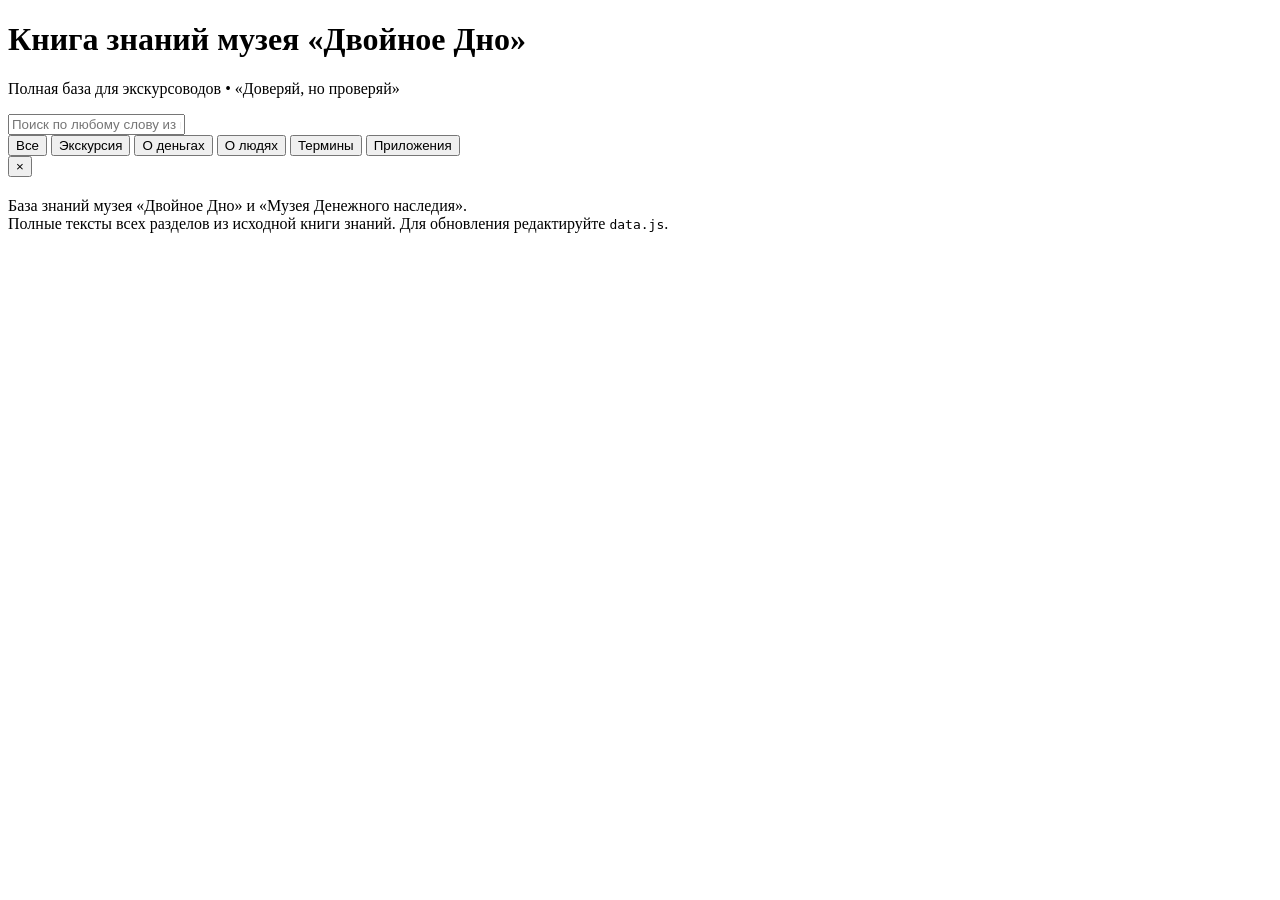
==== commit c74f4e9f: "Add files via upload" ====
--- a/index.html
+++ b/index.html
@@ -1,122 +1,52 @@
 <!DOCTYPE html>
 <html lang="ru">
 <head>
-<meta charset="UTF-8">
-<meta name="viewport" content="width=device-width, initial-scale=1.0">
-<title>База знаний музея «Двойное Дно» — полная версия</title>
-<style>
-body {
-  font-family: Georgia, "Times New Roman", serif;
-  background-color: #f5e6c8;
-  background-image: url("data:image/svg+xml,%3Csvg xmlns='http://www.w3.org/2000/svg' width='200' height='200'%3E%3Cfilter id='n'%3E%3CfeTurbulence type='fractalNoise' baseFrequency='0.65' numOctaves='3' stitchTiles='stitch'/%3E%3C/filter%3E%3Crect width='100%25' height='100%25' filter='url(%23n)' opacity='0.06'/%3E%3C/svg%3E");
-  color: #3d2b1f;
-  margin: 0;
-  padding: 20px;
-  line-height: 1.65;
-  font-size: 19px;
-}
-.container { max-width: 920px; margin: 0 auto; background: rgba(255,250,240,0.95); padding: 30px; border-radius: 12px; box-shadow: 0 4px 15px rgba(0,0,0,0.12); border: 1px solid #e0d0b0; }
-h1 { text-align: center; color: #5c4033; font-size: 32px; margin-bottom: 5px; }
-.subtitle { text-align: center; font-style: italic; color: #7a5c45; margin-bottom: 25px; font-size: 18px; }
-.search-box { width: 100%; padding: 16px; font-size: 20px; border: 2px solid #c9b896; border-radius: 8px; margin-bottom: 15px; box-sizing: border-box; background: #fffef8; }
-.tags { display: flex; flex-wrap: wrap; gap: 8px; margin-bottom: 25px; justify-content: center; }
-.tag-btn { padding: 10px 16px; font-size: 17px; background: #e8d5b5; border: 2px solid #c9b896; border-radius: 20px; cursor: pointer; color: #5c4033; font-weight: bold; }
-.tag-btn.active, .tag-btn:hover { background: #c9a87c; color: #fff; }
-.card { background: #fffef8; border: 1px solid #e0d0b0; border-radius: 10px; padding: 18px 20px; margin-bottom: 16px; box-shadow: 0 2px 6px rgba(0,0,0,0.06); }
-.card h2 { margin-top: 0; color: #5c4033; font-size: 24px; cursor: pointer; }
-.card h2:hover { color: #8b5e3c; }
-.card-tags { margin: 8px 0 12px; }
-.card-tag { display: inline-block; background: #e8d5b5; color: #5c4033; padding: 3px 9px; border-radius: 12px; font-size: 14px; margin-right: 5px; margin-bottom: 5px; }
-.full-text { display: none; margin-top: 12px; padding-top: 12px; border-top: 1px dashed #e0d0b0; white-space: pre-wrap; }
-.full-text.open { display: block; }
-.no-results { text-align: center; font-size: 22px; color: #7a5c45; padding: 40px; }
-footer { text-align: center; margin-top: 40px; font-size: 16px; color: #7a5c45; }
-.hint { text-align: center; font-size: 16px; color: #7a5c45; margin-bottom: 20px; }
-</style>
+  <meta charset="UTF-8">
+  <meta name="viewport" content="width=device-width, initial-scale=1.0">
+  <title>База знаний музея «Двойное Дно»</title>
+  <link rel="stylesheet" href="styles.css">
 </head>
 <body>
-<div class="container">
-  <h1>База знаний музея «Двойное Дно»</h1>
-  <div class="subtitle">Полная версия • Для экскурсоводов</div>
-  <div class="hint">Нажмите на название карточки, чтобы открыть полный текст</div>
+  <header>
+    <h1>Книга знаний музея «Двойное Дно»</h1>
+    <p>Полная база для экскурсоводов • «Доверяй, но проверяй»</p>
+  </header>
 
-  <input type="text" id="search" class="search-box" placeholder="Напишите слово для поиска...">
-  <div class="tags" id="tagButtons"></div>
-  <div id="results"></div>
+  <div class="controls">
+    <input type="text" id="search" placeholder="Поиск по любому слову из книги знаний..." autocomplete="off">
+    <div class="filters" id="filters">
+      <button class="filter-btn active" data-category="all">Все</button>
+      <button class="filter-btn" data-category="Вариант сценария экскурсии в 1 зале">Экскурсия</button>
+      <button class="filter-btn" data-category="О деньгах">О деньгах</button>
+      <button class="filter-btn" data-category="О людях">О людях</button>
+      <button class="filter-btn" data-category="Термины и определения">Термины</button>
+      <button class="filter-btn" data-category="Приложения.">Приложения</button>
+    </div>
+  </div>
 
-  <footer>Музей «Двойное Дно» • Материалы из Книги знаний</footer>
-</div>
+  <main>
+    <div class="stats" id="stats"></div>
+    <div class="cards" id="cards"></div>
+  </main>
 
-<script>
-const data = [
-  { title: "Вступление и девиз музея", tags: ["ЭКСКУРСИЯ"], short: "Основной девиз: «Доверяй, но проверяй».", full: "Основной девиз нашего музея: «Доверяй, но проверяй». И он создан для того, чтобы на примере истории подделок и борьбы с ними предложить вам взглянуть на отношения между людьми и на финансы более осознанно.\n\nНаш музей о фальшивых деньгах - первый в России.\n\nПодделки денег уходят в прошлое — проще обмануть с переводами, онлайн, чем мучаться с водяными знаками. Но прошлое всегда интересно и поучительно.\n\nКоллекционер Дмитрий Жарский профессионально занимается оценкой бизнеса. С детства коллекционирует монеты, банкноты и истории, связанные с финансами.\n\nВ прошлом году в ИНЭК ННГУ имени Лобачевского открыли музей «Денежного наследия». Затем решили сделать ещё один музей — о подделках.\n\nВедь не только в деньгах, но и во многих вещах и словах очень часто обнаруживается «Двойное дно».\n\nЭтот музей рассказывает о настоящих людях и фальшивых деньгах." },
-  { title: "Древний мир и Античность", tags: ["ЭПОХА", "ДЕНЬГИ", "ЛЮДИ", "МЕТОДЫ"], short: "Первые фальшивые монеты появились почти сразу после изобретения монет.", full: "Первые фальшивые монеты, обнаруженные археологами, датируются не позднее столетия после чеканки первых монет.\n\nСамая старая из найденных монет считается лидийский статер VII века до н.э., а самые старые фальшивые деньги — это копия серебряной монеты VI века до н. э. с греческого острова Эгина. Подделка была выполнена из меди с серебряным покрытием при очень высоком техническом исполнении.\n\nДиоген Синопский (около 412–323 до н. э.) был изгнан из родного города Синопа за причастность к фальшивомонетничеству вместе с отцом Гикесием, заведовавшим в городе монетным делом.\n\nОсновные методы (плакирование, обрезывание) сохраняются тысячелетиями." },
-  { title: "Древняя Русь и Московское царство", tags: ["ЭПОХА", "ДЕНЬГИ", "МЕТОДЫ"], short: "Подделка дирхемов и проволочные деньги.", full: "Подделывали монеты и в Древней Руси. Причём подделывали не только «свои», но и иностранные «денежные знаки».\n\nВ X веке дирхемы были основной денежной единицей. На подделку толкал не только дефицит наличных денег, но и незнание большинством людей арабского алфавита и языка.\n\nДолгое время противостоять подделке было крайне трудно: сами монеты были отнюдь не идеального качества. Почему не обрезать серебряную деньгу времён Ивана Грозного? Единственная сдерживающая причина — мелковаты, много не срежешь.\n\nПроволочные деньги («чешуя») Ивана Грозного и Елены Глинской." },
-  { title: "Эпоха Петра I и XVIII век", tags: ["ЭПОХА", "ЛЮДИ", "ЗАЩИТА", "ДЕНЬГИ"], short: "Пётр I, гурт, Ньютон, ассигнации Екатерины II.", full: "Пётр I во время Великого посольства был в Тауэрском монетном дворе в Англии, ознакомился с многими технологическими процессами. С тех пор в России стали изготовлять монеты куда более качественные, чем проволочные.\n\nИсаак Ньютон ввёл в эксплуатацию и усовершенствовал гуртильные станки Пьера Блондо и готовился к Великой перечеканке.\n\nСвою реформу денег провёл и Пётр, а в 1709 году на его копейках также появился гурт.\n\nПервые бумажные деньги России — ассигнации — появились в 1769 году при Екатерине II. Номиналы 25, 50, 75 и 100 рублей. Их сразу стали подделывать, подтирая цифры.\n\nНаполеон заранее готовился к войне с Россией и в 1810 году начал тайную операцию по подделке русских ассигнаций." },
-  { title: "Леон Варнерке", tags: ["ЛЮДИ", "ЭПОХА"], short: "Один из самых загадочных фальшивомонетчиков XIX века.", full: "Владислав Теофилович Малаховский (в эмиграции известен под именем Леон Варнерке) — офицер российской армии, участник польского восстания 1863 года, изобретатель прототипа современного фотоаппарата.\n\nОдин из самых известных и загадочных фальшивомонетчиков 19 века." },
-  { title: "Мэри Баттерворт", tags: ["ЛЮДИ", "МЕТОДЫ", "ЭПОХА"], short: "Делала банкноты на кухне с помощью утюга.", full: "Мэри Баттерворт жила в XVIII веке в английской провинции Род-Айленд.\n\nОна делала банкноты на кухне без использования клише. Смачивала купюры достоинством 5 фунтов стерлингов и переносила изображение с них, используя обычный утюг, а затем дорисовывала отдельные детали тонко очиненными гусиными перьями.\n\nМэри и члены её семьи сбывали фальшивки за половину номинала. Компания работала около восьми лет. Полиция не нашла клише и отпустила всех. Мэри прожила до 89 лет." },
-  { title: "Виктор Баранов", tags: ["ЛЮДИ", "ЭПОХА", "МЕТОДЫ"], short: "Самый известный фальшивомонетчик Советского Союза.", full: "Виктор Баранов, 1970-е — самый известный фальшивомонетчик Советского Союза.\n\nЕго подделки были чрезвычайно высокого качества. Дело стало легендарным." },
-  { title: "Константиновский рубль", tags: ["ДЕНЬГИ", "ЭПОХА"], short: "Одна из самых дорогих и подделываемых монет России.", full: "Константиновский рубль — одна из самых дорогих и подделываемых монет России.\n\nОднозначно подтверждены как подлинные, отчеканенные в 1825 году, только 3 экземпляра, находящиеся в музеях. Рубль так и не поступил в обращение, но он один из лидеров по количеству подделок.\n\nНа аукционе 2004 года один из его экземпляров был продан за 550 тысяч долларов США, а на аукционе в 2021 году — за 2,6 млн долларов США." },
-  { title: "Орловский раскат и Бетанкур", tags: ["ЗАЩИТА", "ЛЮДИ"], short: "Иван Орлов и Августин Бетанкур — защита денег.", full: "Большой вклад в дело защиты денег внёс Иван Иванович Орлов, создавший способ многоцветной печати с плавными переходами цвета, называемый «орловским раскатом».\n\nАвгустин Августинович Бетанкур, известный нижегородцам как строитель Нижегородской Ярмарки, не только предложил новый способ нанесения водяных знаков, но и полностью реорганизовал само производство наличных денег, создав целый комплекс, который позже вырос в «Гознак»." },
-  { title: "Защита денег — основные элементы", tags: ["ЗАЩИТА", "ТЕРМИНЫ"], short: "Гурт, водяные знаки, нить, микротекст и другие.", full: "Гурт — ребро монеты. В России техника стала применяться при Петре I.\n\nВодяной знак — видимое на просвет изображение. В России с 1769 года.\n\nЗащитная нить — металлизированная полимерная полоса.\n\nМикроперфорация, цветопеременная краска, кипп-эффект, микротекст, QR-код, специальная бумага и многие другие элементы." },
-  { title: "Современные способы подделки банкнот", tags: ["МЕТОДЫ"], short: "Рисование, струйная, лазерная, офсет и комбинированные методы.", full: "Основные способы воспроизведения изображения:\n- Рисование вручную\n- Капельно-струйная печать\n- Электрофотография (лазерная печать)\n- Трафаретная печать (шелкография)\n- Плоская офсетная печать\n- Комбинированные методы\n\nТакже имитируют водяные знаки, защитные нити, волокна. Делают «переделку» подлинных банкнот (доклеивание нулей и т.п.).\n\nПодавляющее большинство подделок — низкого или среднего качества." },
-  { title: "Себестоимость денег", tags: ["ЭКОНОМИКА"], short: "Сколько стоит изготовление банкнот и монет.", full: "Самая дорогая в производстве — швейцарский франк (около 40 сантимов за купюру).\n\nРоссийские купюры: 50 и 100 рублей — примерно 1,5–2 рубля, 5000 рублей — самая дорогая.\n\nЧеканка мелких монет в России давно убыточна. Производство 1 копейки стоило в разы больше номинала.\n\nМонеты всё ещё нужны из-за долговечности, сельской местности, точности расчётов и инфраструктуры." },
-  { title: "Современные мошенничества", tags: ["МОШЕННИЧЕСТВО"], short: "Фейковые счета, подмена реквизитов, дроперы и другие схемы.", full: "Основные схемы:\n- Поддельный аккаунт руководителя в мессенджере\n- Открытие счёта от имени реальной компании\n- Фирмы-однодневки с похожим названием\n- Подмена реквизитов в платёжках\n- Кибератаки и удалённое управление\n- Телефонный обман\n- Дроперы\n\nДля каждой схемы есть рекомендации, как этого избежать." },
-  { title: "Термины", tags: ["ТЕРМИНЫ"], short: "Аверс, реверс, гурт, банкнота, ассигнация, бона и другие.", full: "Аверс — лицевая сторона монеты.\nРеверс — оборотная сторона.\nГурт — ребро монеты.\nБуртик — приподнятый край.\nЛегенда — надписи на монете.\n\nБанкнота — обязательство банка.\nАссигнация — бумажные деньги России 1769–1849 гг.\nКупюра — бумажный денежный знак определённого номинала.\nБона — денежный суррогат или коллекционный знак.\n\nКлише, водяной знак, орловский раскат, плакирование, лужение и другие термины." }
-];
+  <!-- Modal for full text -->
+  <div class="modal-overlay" id="modal">
+    <div class="modal">
+      <div class="modal-header">
+        <button class="close-btn" id="closeModal">&times;</button>
+        <h2 id="modalTitle"></h2>
+        <div class="cat" id="modalCategory"></div>
+      </div>
+      <div class="modal-body" id="modalBody"></div>
+    </div>
+  </div>
 
-const allTags = [...new Set(data.flatMap(item => item.tags))].sort();
-let activeTag = null;
+  <footer>
+    База знаний музея «Двойное Дно» и «Музея Денежного наследия».<br>
+    Полные тексты всех разделов из исходной книги знаний. Для обновления редактируйте <code>data.js</code>.
+  </footer>
 
-function renderTags() {
-  const container = document.getElementById("tagButtons");
-  container.innerHTML = "";
-  const allBtn = document.createElement("button");
-  allBtn.className = "tag-btn" + (activeTag === null ? " active" : "");
-  allBtn.textContent = "Все материалы";
-  allBtn.onclick = function() { activeTag = null; render(); };
-  container.appendChild(allBtn);
-  allTags.forEach(function(tag) {
-    const btn = document.createElement("button");
-    btn.className = "tag-btn" + (activeTag === tag ? " active" : "");
-    btn.textContent = tag;
-    btn.onclick = function() {
-      activeTag = activeTag === tag ? null : tag;
-      render();
-    };
-    container.appendChild(btn);
-  });
-}
-
-function render() {
-  const query = document.getElementById("search").value.toLowerCase().trim();
-  const results = document.getElementById("results");
-  results.innerHTML = "";
-  const filtered = data.filter(function(item) {
-    const matchesTag = !activeTag || item.tags.indexOf(activeTag) !== -1;
-    const text = (item.title + " " + item.short + " " + item.full).toLowerCase();
-    const matchesSearch = !query || text.indexOf(query) !== -1;
-    return matchesTag && matchesSearch;
-  });
-  if (filtered.length === 0) {
-    results.innerHTML = '<div class="no-results">Ничего не найдено.</div>';
-    return;
-  }
-  filtered.forEach(function(item) {
-    const card = document.createElement("div");
-    card.className = "card";
-    let tagsHtml = item.tags.map(function(t) { return '<span class="card-tag">' + t + '</span>'; }).join("");
-    card.innerHTML = '<h2>' + item.title + '</h2><div class="card-tags">' + tagsHtml + '</div><p>' + item.short + '</p><div class="full-text">' + item.full.replace(/\n/g, "<br>") + '</div>';
-    card.querySelector("h2").onclick = function() {
-      card.querySelector(".full-text").classList.toggle("open");
-    };
-    results.appendChild(card);
-  });
-}
-
-document.getElementById("search").addEventListener("input", render);
-renderTags();
-render();
-</script>
+  <script src="data.js"></script>
+  <script src="app.js"></script>
 </body>
-</html>
+</html>
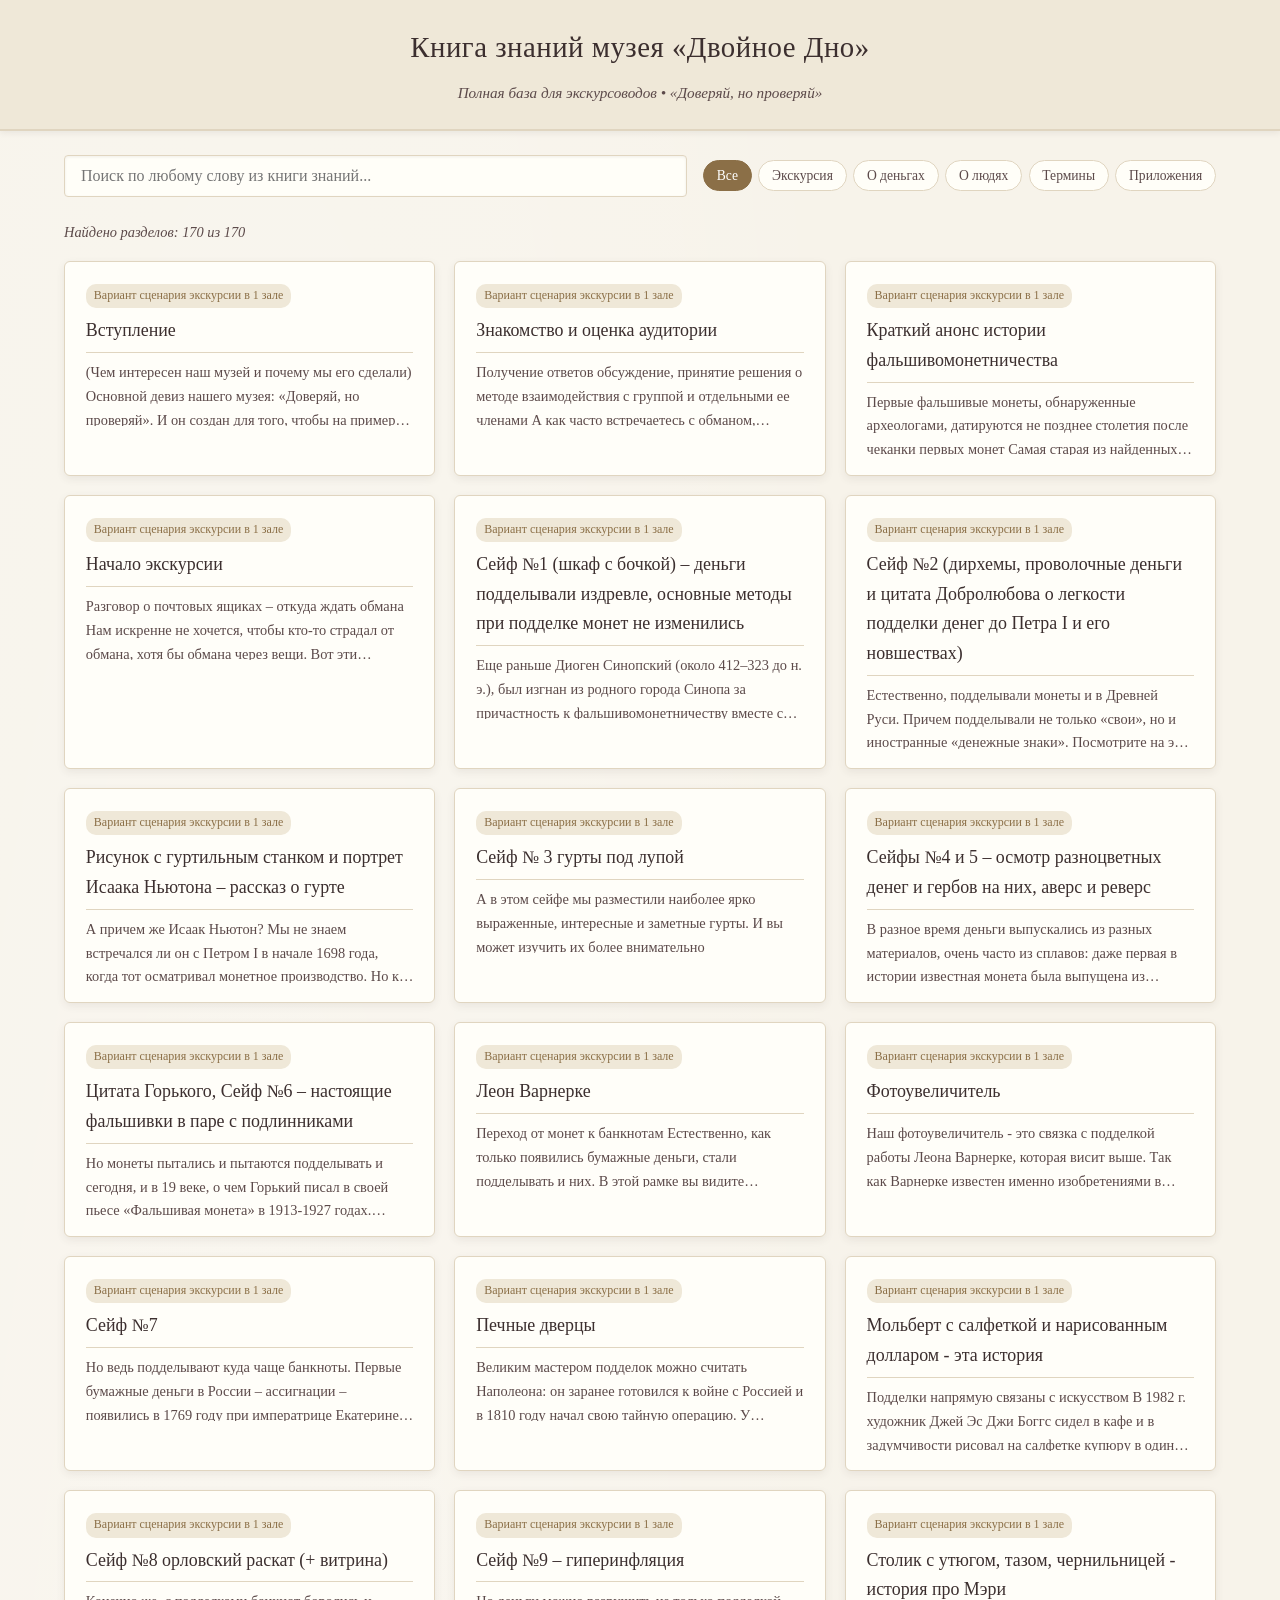
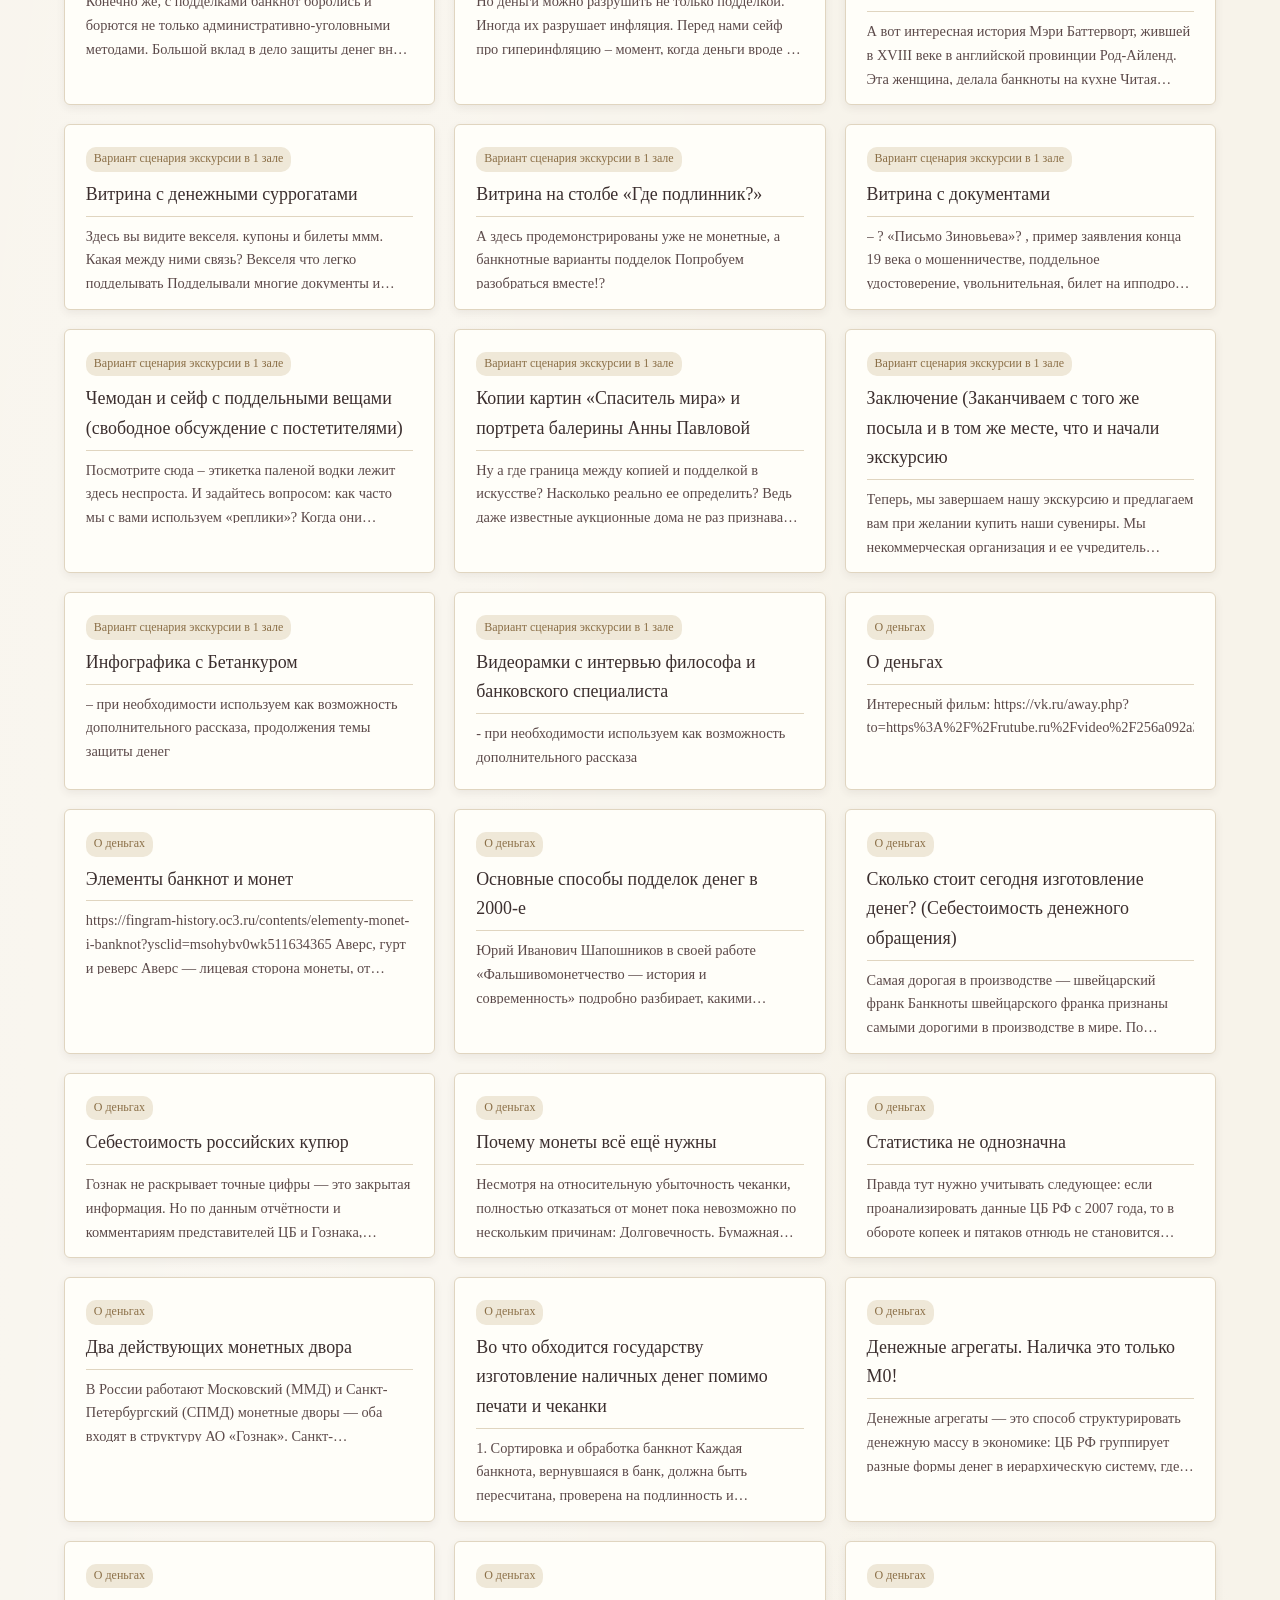
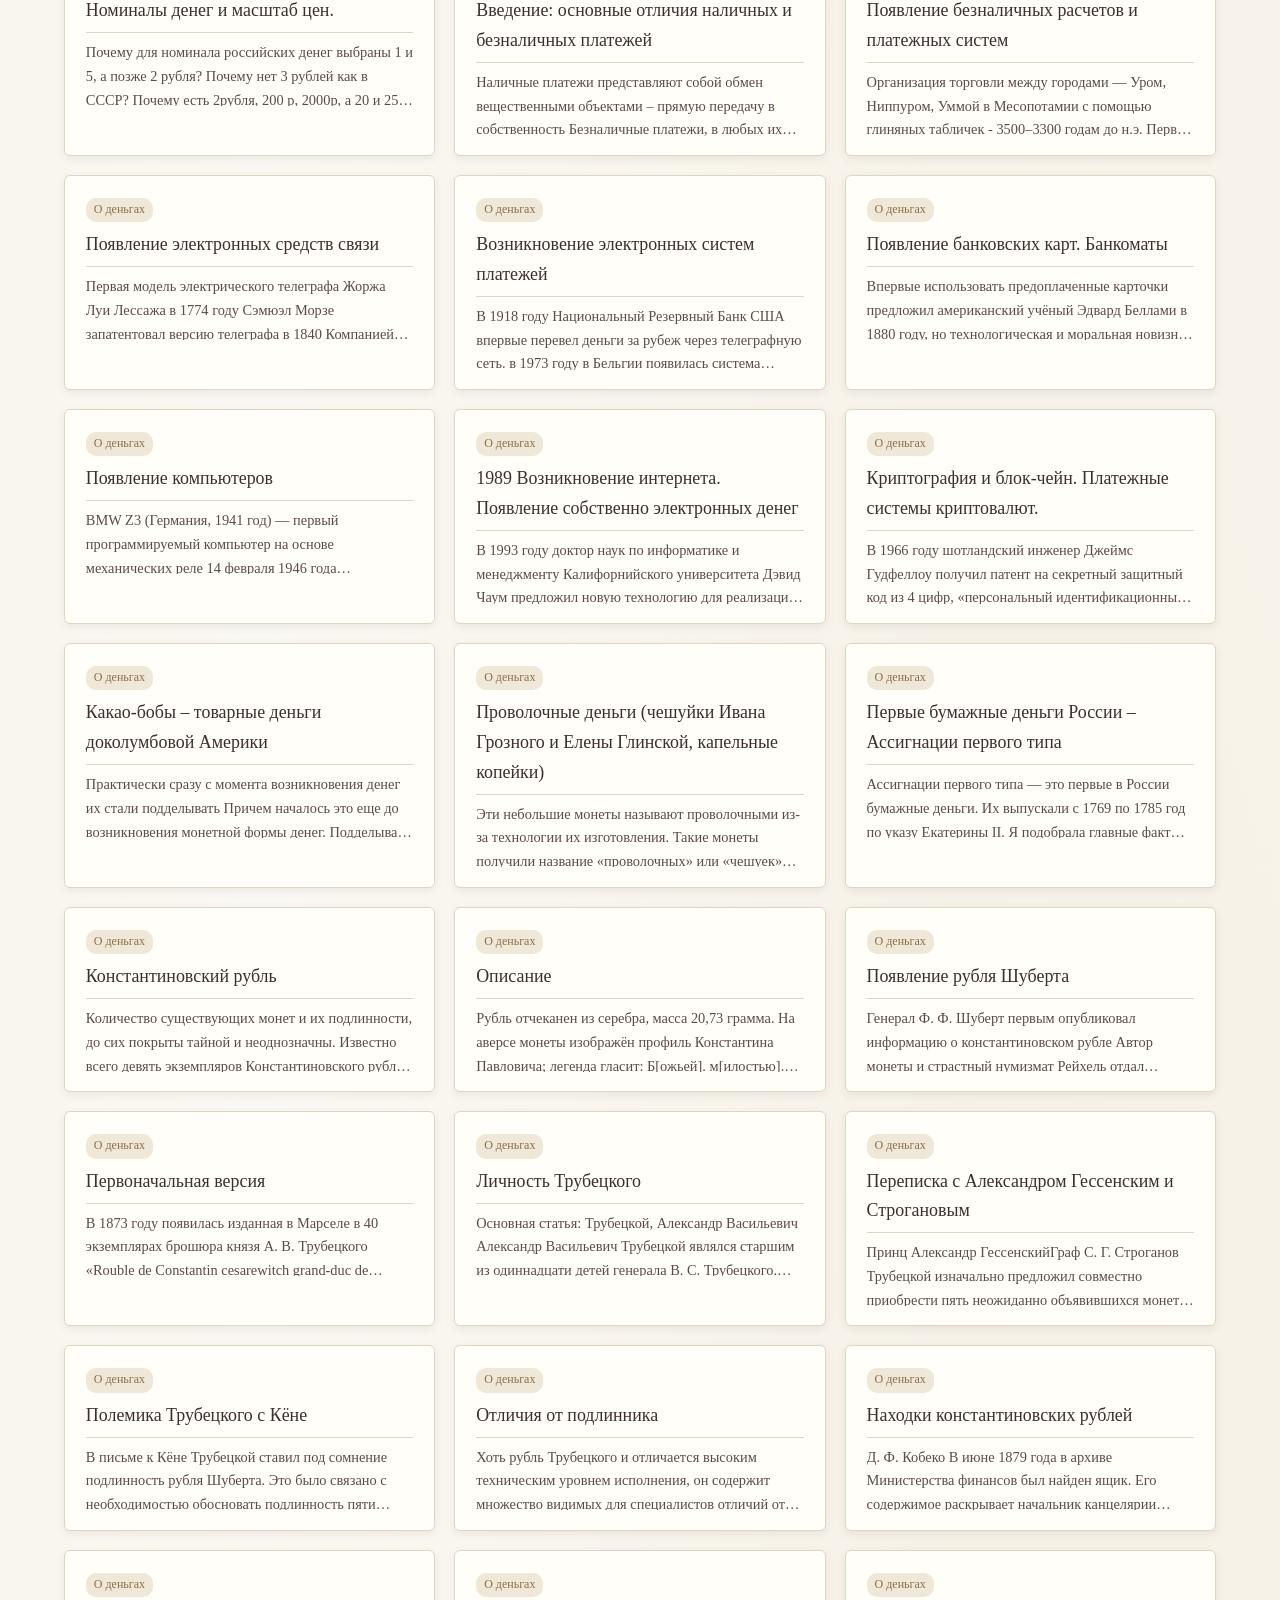
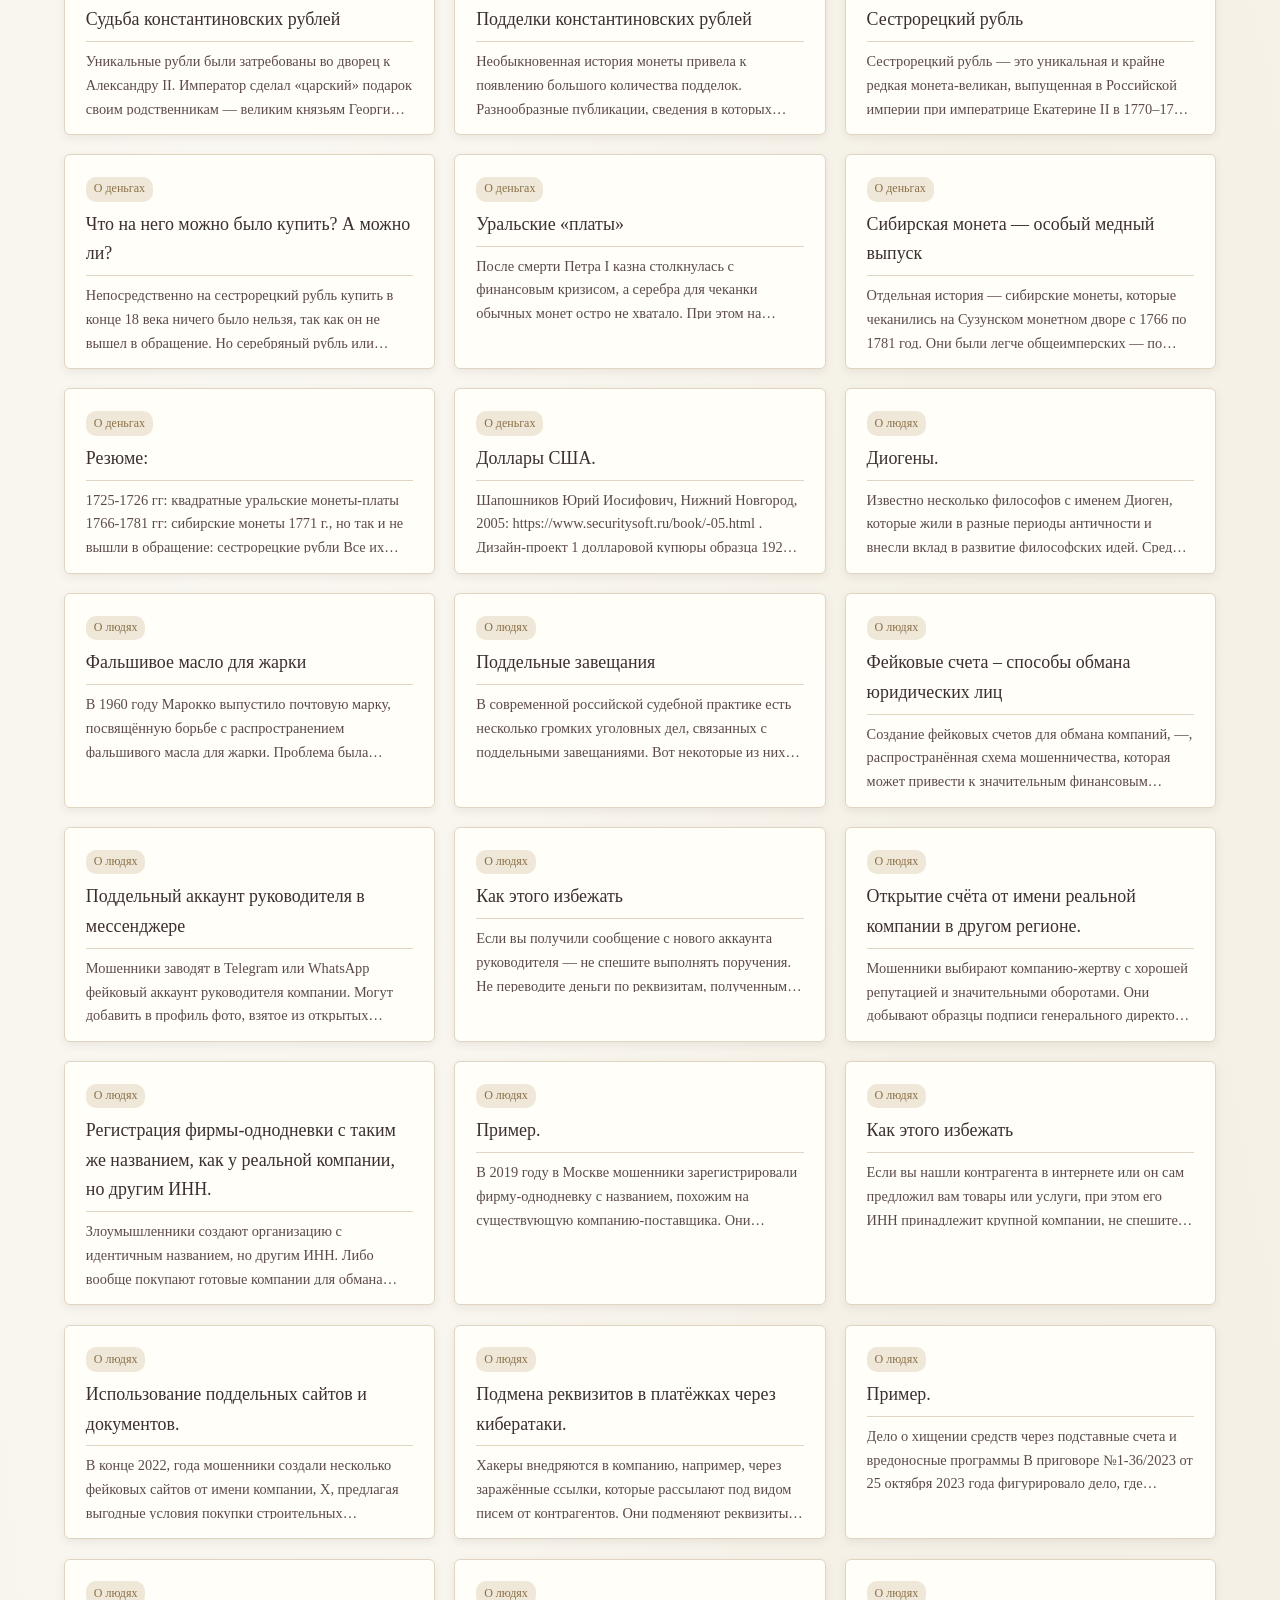
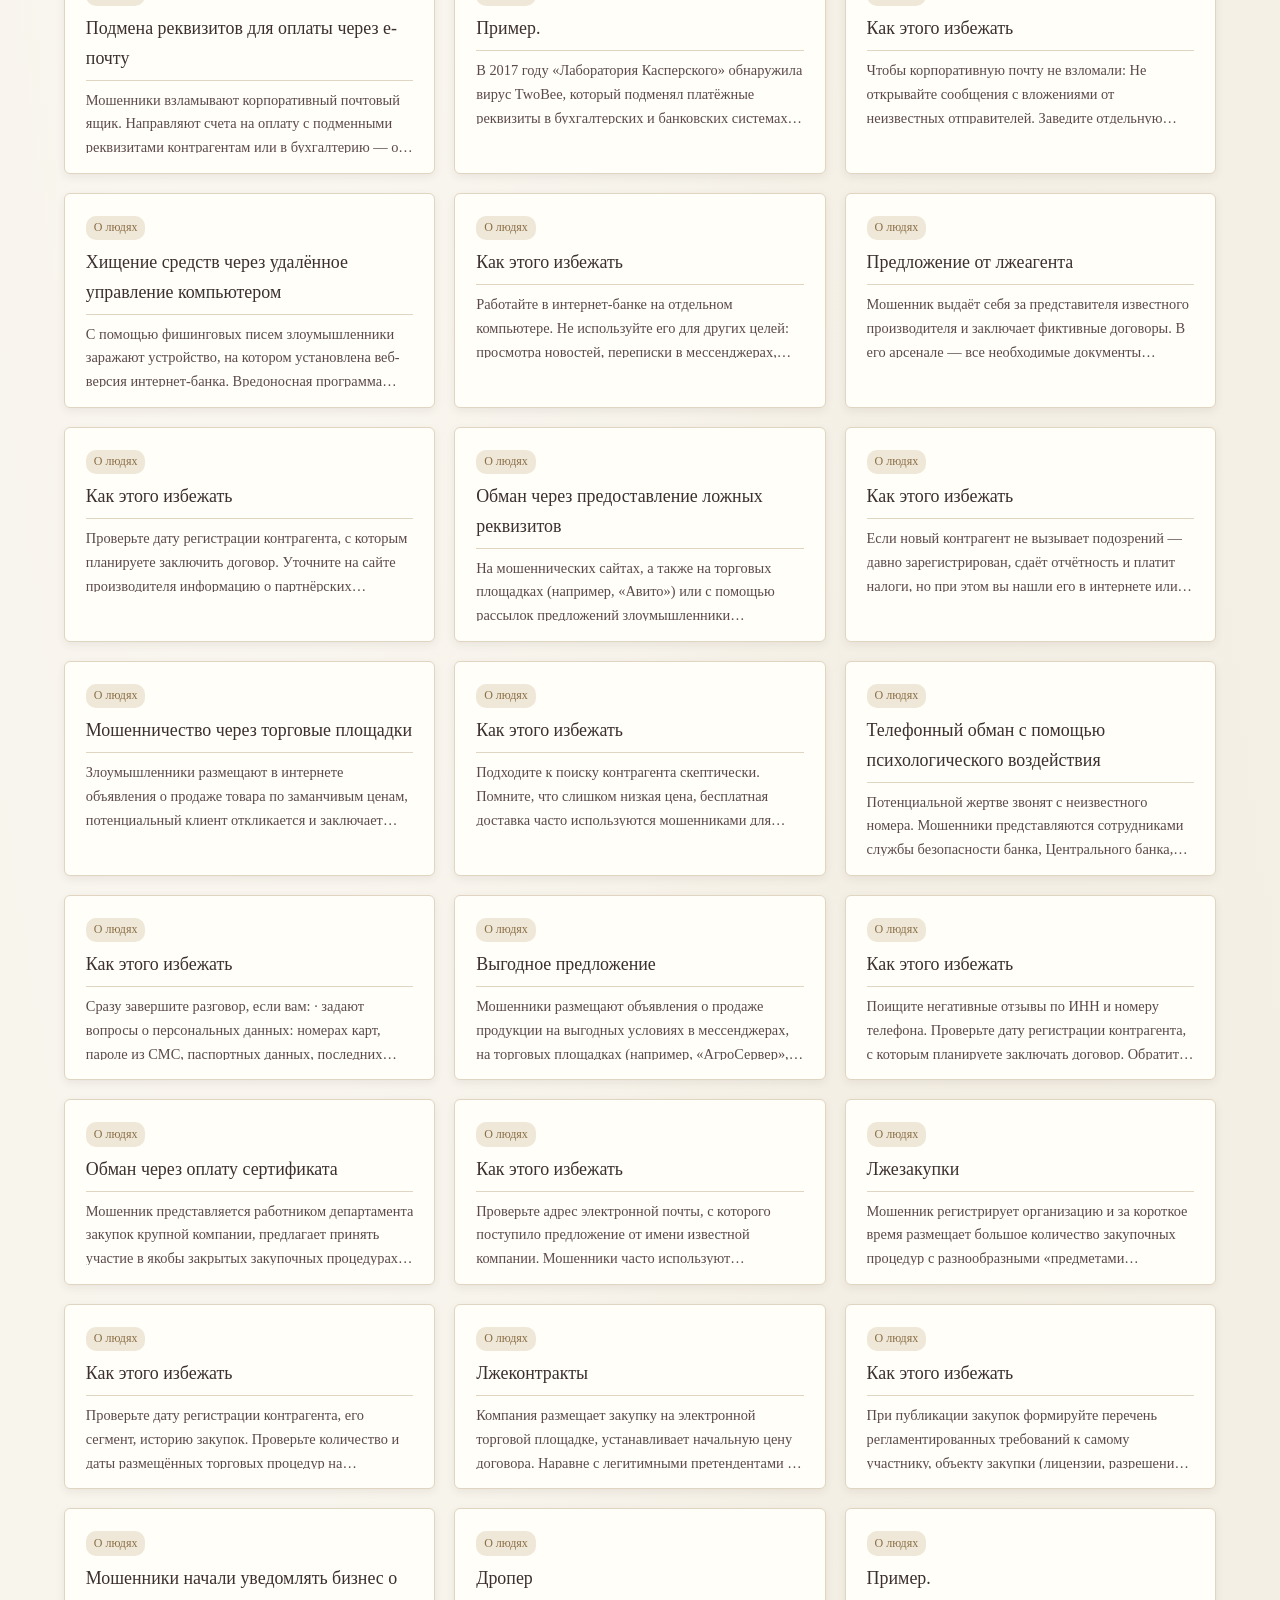
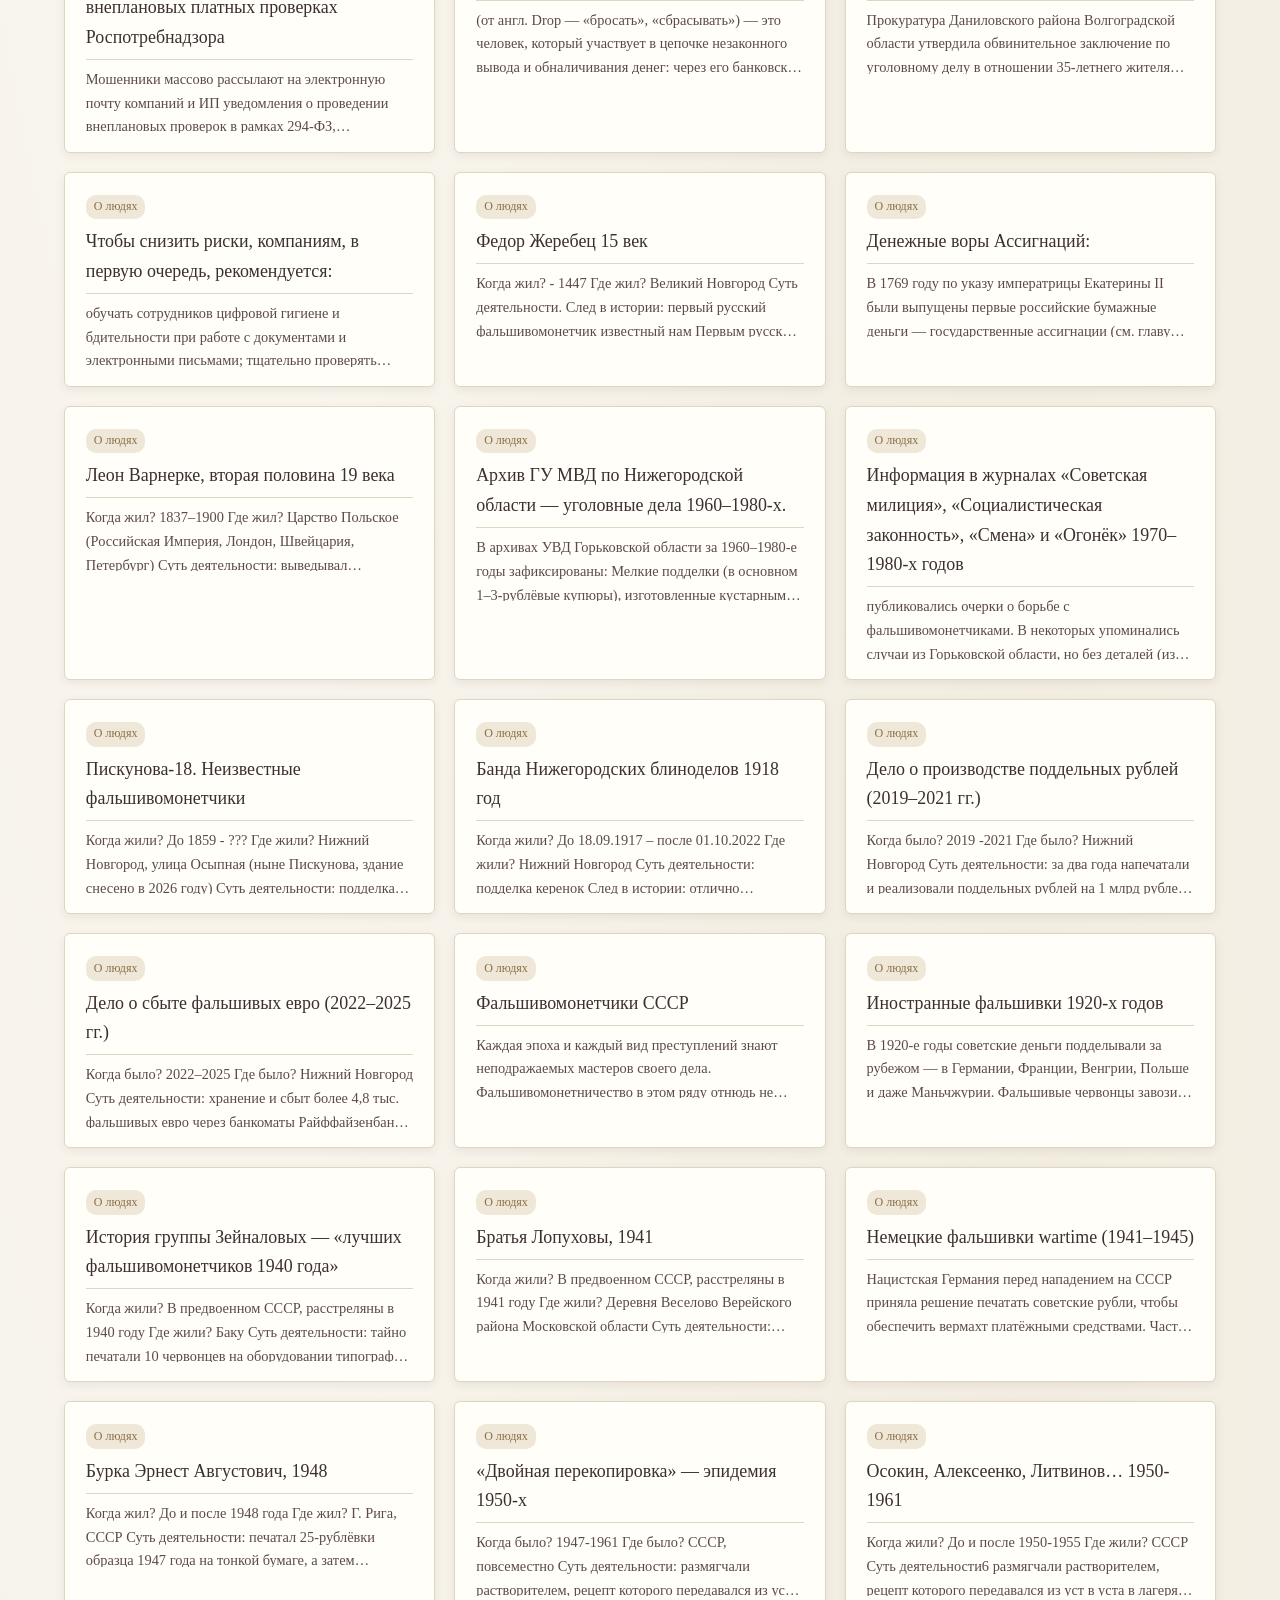
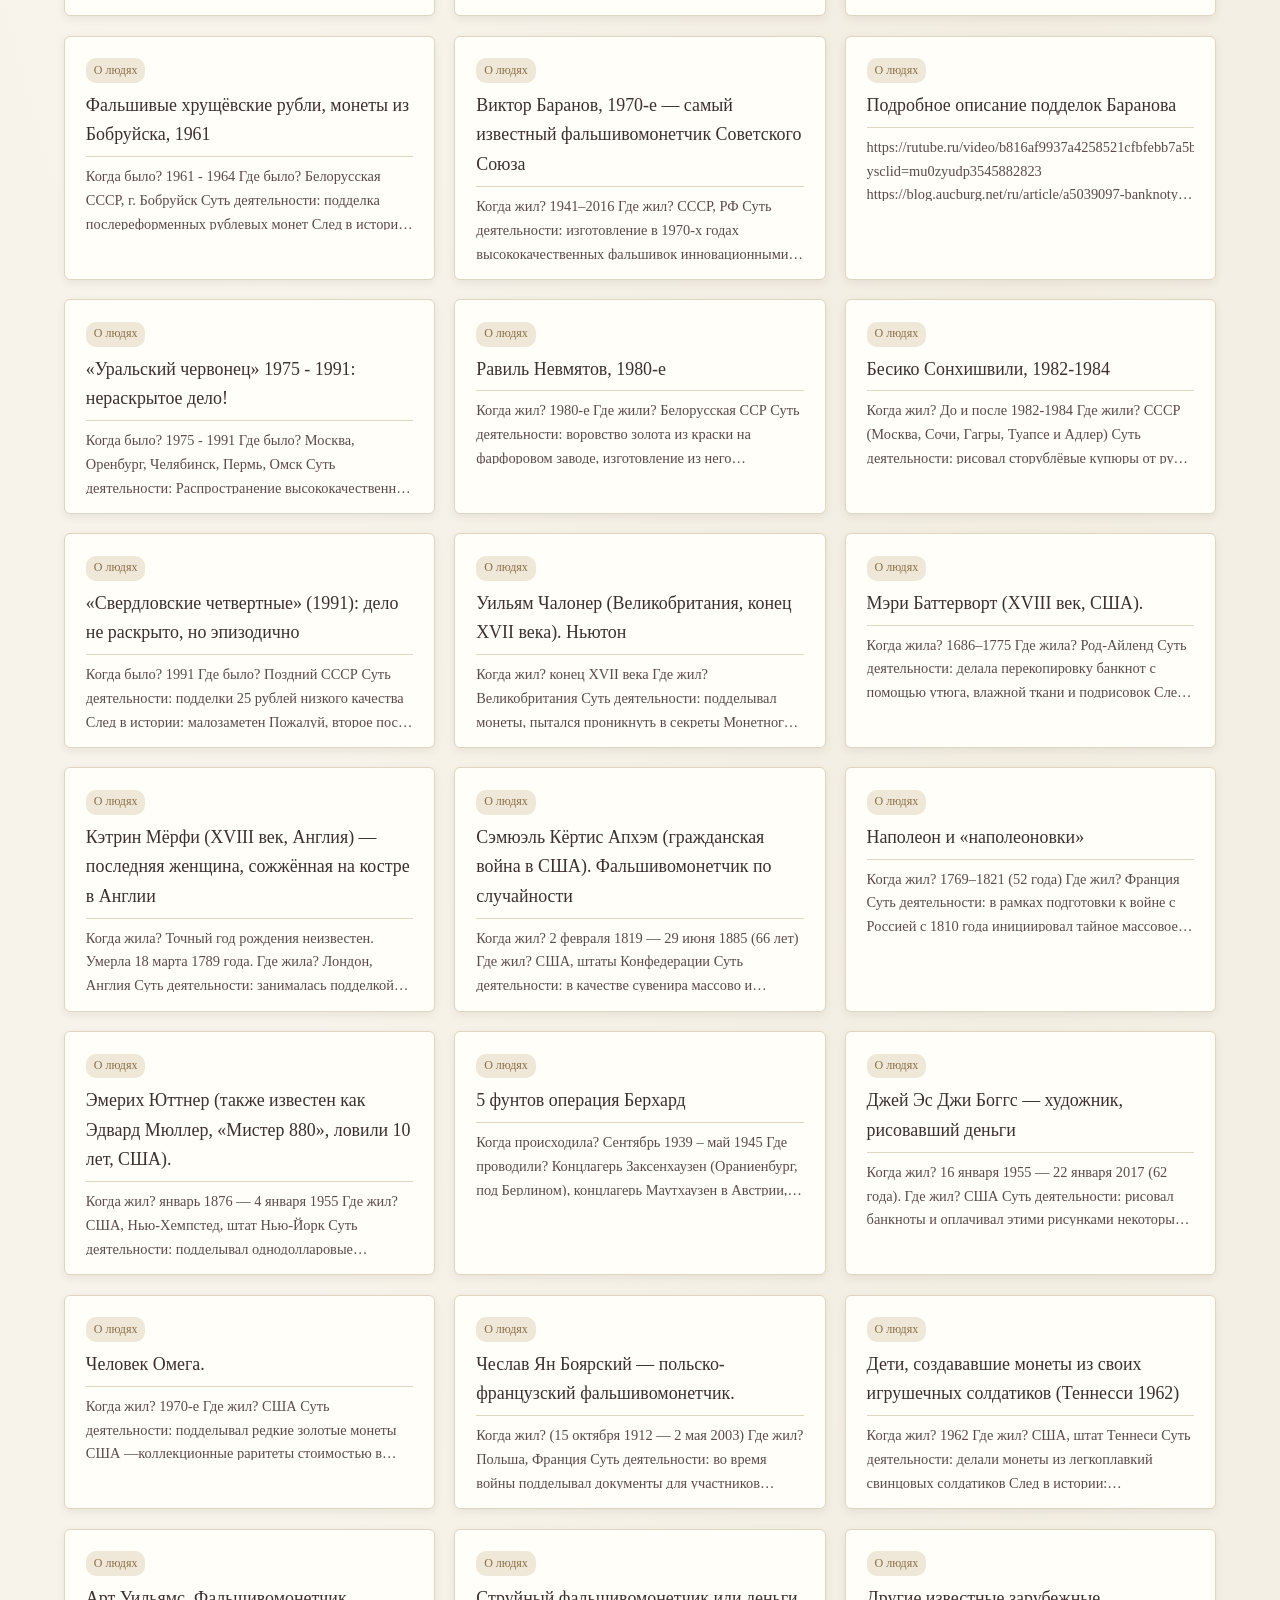
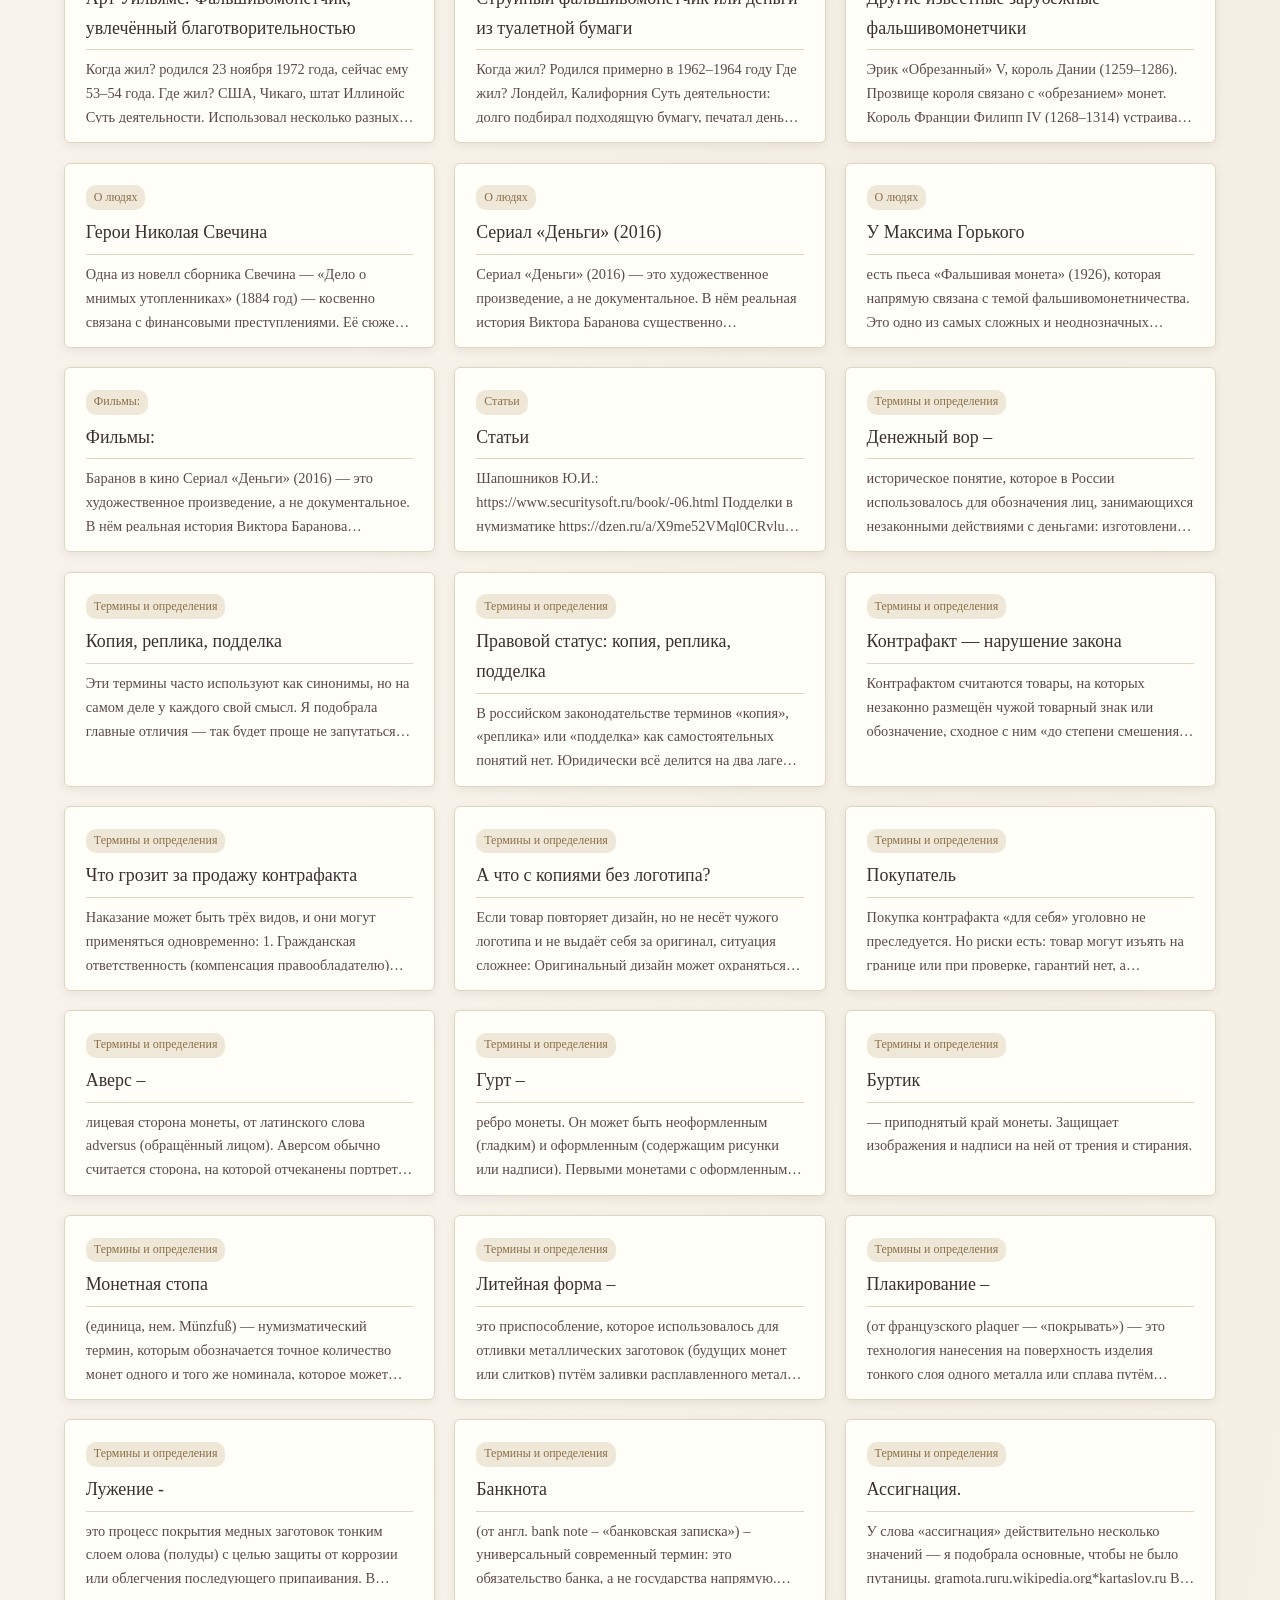
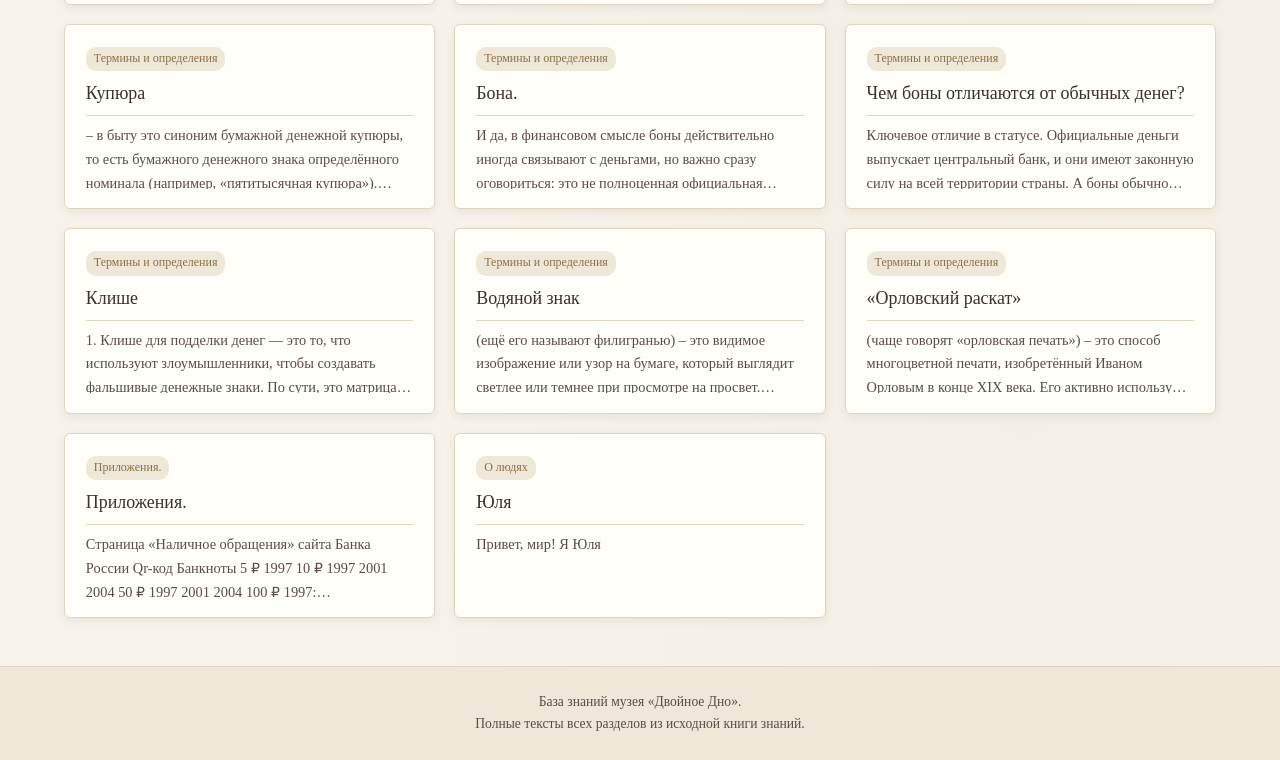
==== commit 47532700: "Update footer text in index.html Removed reference to 'Музея Денежного наследия' from footer." ====
--- a/index.html
+++ b/index.html
@@ -42,11 +42,11 @@
   </div>
 
   <footer>
-    База знаний музея «Двойное Дно» и «Музея Денежного наследия».<br>
-    Полные тексты всех разделов из исходной книги знаний. Для обновления редактируйте <code>data.js</code>.
+    База знаний музея «Двойное Дно».<br>
+    Полные тексты всех разделов из исходной книги знаний.
   </footer>
 
   <script src="data.js"></script>
   <script src="app.js"></script>
 </body>
-</html>+</html>
--- a/styles.css
+++ b/styles.css
@@ -0,0 +1,298 @@
+/* Стили для базы знаний музея «Двойное Дно» — желтоватый «помятый» бумажный стиль */
+
+:root {
+  --paper: #f7f3ea;
+  --paper-dark: #efe8d8;
+  --ink: #3c2f2f;
+  --ink-light: #5c4a4a;
+  --accent: #8b6f47;
+  --accent-light: #c4a574;
+  --border: #e0d5c0;
+  --shadow: rgba(60, 47, 47, 0.08);
+  --highlight: #fff8e1;
+}
+
+* {
+  box-sizing: border-box;
+}
+
+body {
+  margin: 0;
+  padding: 0;
+  font-family: 'Georgia', 'Times New Roman', Times, serif;
+  background-color: var(--paper);
+  background-image: 
+    radial-gradient(ellipse at 20% 30%, rgba(255,255,255,0.4) 0%, transparent 50%),
+    radial-gradient(ellipse at 80% 70%, rgba(200,180,140,0.1) 0%, transparent 50%);
+  color: var(--ink);
+  line-height: 1.65;
+  min-height: 100vh;
+}
+
+header {
+  background: var(--paper-dark);
+  border-bottom: 2px solid var(--border);
+  padding: 1.5rem 2rem;
+  text-align: center;
+  box-shadow: 0 2px 6px var(--shadow);
+}
+
+header h1 {
+  margin: 0 0 0.5rem;
+  font-size: 1.8rem;
+  font-weight: normal;
+  letter-spacing: 0.5px;
+  color: var(--ink);
+}
+
+header p {
+  margin: 0;
+  font-size: 0.95rem;
+  color: var(--ink-light);
+  font-style: italic;
+}
+
+.controls {
+  max-width: 1200px;
+  margin: 1.5rem auto;
+  padding: 0 1.5rem;
+  display: flex;
+  flex-wrap: wrap;
+  gap: 1rem;
+  align-items: center;
+}
+
+#search {
+  flex: 1;
+  min-width: 250px;
+  padding: 0.7rem 1rem;
+  font-family: inherit;
+  font-size: 1rem;
+  border: 1px solid var(--border);
+  border-radius: 4px;
+  background: #fffef8;
+  color: var(--ink);
+  box-shadow: inset 0 1px 3px var(--shadow);
+}
+
+#search:focus {
+  outline: 2px solid var(--accent-light);
+  border-color: var(--accent);
+}
+
+.filters {
+  display: flex;
+  flex-wrap: wrap;
+  gap: 0.4rem;
+}
+
+.filter-btn {
+  padding: 0.4rem 0.8rem;
+  font-family: inherit;
+  font-size: 0.85rem;
+  background: #fffef8;
+  border: 1px solid var(--border);
+  border-radius: 20px;
+  color: var(--ink-light);
+  cursor: pointer;
+  transition: all 0.2s;
+}
+
+.filter-btn:hover,
+.filter-btn.active {
+  background: var(--accent);
+  color: #fff;
+  border-color: var(--accent);
+}
+
+main {
+  max-width: 1200px;
+  margin: 0 auto 3rem;
+  padding: 0 1.5rem;
+}
+
+.stats {
+  font-size: 0.9rem;
+  color: var(--ink-light);
+  margin-bottom: 1rem;
+  font-style: italic;
+}
+
+.cards {
+  display: grid;
+  grid-template-columns: repeat(auto-fill, minmax(340px, 1fr));
+  gap: 1.2rem;
+}
+
+.card {
+  background: #fffef9;
+  border: 1px solid var(--border);
+  border-radius: 6px;
+  padding: 1.2rem 1.3rem;
+  box-shadow: 0 3px 8px var(--shadow);
+  transition: transform 0.15s, box-shadow 0.15s;
+  cursor: pointer;
+  position: relative;
+}
+
+.card:hover {
+  transform: translateY(-2px);
+  box-shadow: 0 5px 14px var(--shadow);
+}
+
+.card h3 {
+  margin: 0 0 0.5rem;
+  font-size: 1.12rem;
+  color: var(--ink);
+  font-weight: normal;
+  border-bottom: 1px solid var(--border);
+  padding-bottom: 0.4rem;
+}
+
+.card .preview {
+  font-size: 0.9rem;
+  color: var(--ink-light);
+  max-height: 4.5em;
+  overflow: hidden;
+  text-overflow: ellipsis;
+  display: -webkit-box;
+  -webkit-line-clamp: 3;
+  -webkit-box-orient: vertical;
+}
+
+.card .category-badge {
+  display: inline-block;
+  font-size: 0.75rem;
+  background: var(--paper-dark);
+  color: var(--accent);
+  padding: 0.15rem 0.5rem;
+  border-radius: 10px;
+  margin-bottom: 0.5rem;
+}
+
+.no-results {
+  text-align: center;
+  padding: 3rem;
+  color: var(--ink-light);
+  font-style: italic;
+}
+
+/* Modal for full text */
+.modal-overlay {
+  display: none;
+  position: fixed;
+  top: 0;
+  left: 0;
+  width: 100%;
+  height: 100%;
+  background: rgba(60, 47, 47, 0.6);
+  z-index: 1000;
+  overflow-y: auto;
+  padding: 2rem 1rem;
+}
+
+.modal-overlay.active {
+  display: flex;
+  justify-content: center;
+  align-items: flex-start;
+}
+
+.modal {
+  background: #fffef9;
+  max-width: 900px;
+  width: 100%;
+  margin: 1rem auto 3rem;
+  border-radius: 8px;
+  box-shadow: 0 10px 40px rgba(0,0,0,0.2);
+  border: 1px solid var(--border);
+  position: relative;
+}
+
+.modal-header {
+  padding: 1.5rem 2rem 1rem;
+  border-bottom: 1px solid var(--border);
+  background: var(--paper-dark);
+  border-radius: 8px 8px 0 0;
+  position: sticky;
+  top: 0;
+  z-index: 1;
+}
+
+.modal-header h2 {
+  margin: 0 0 0.5rem;
+  font-size: 1.5rem;
+  font-weight: normal;
+  color: var(--ink);
+}
+
+.modal-header .cat {
+  font-size: 0.9rem;
+  color: var(--accent);
+  font-style: italic;
+}
+
+.close-btn {
+  position: absolute;
+  top: 1rem;
+  right: 1.5rem;
+  background: none;
+  border: none;
+  font-size: 1.8rem;
+  cursor: pointer;
+  color: var(--ink-light);
+  line-height: 1;
+}
+
+.close-btn:hover {
+  color: var(--ink);
+}
+
+.modal-body {
+  padding: 1.5rem 2rem 2rem;
+  font-size: 1.05rem;
+  line-height: 1.75;
+}
+
+.modal-body p {
+  margin: 0.8rem 0;
+}
+
+.modal-body h3, .modal-body h4 {
+  margin: 1.5rem 0 0.5rem;
+  color: var(--accent);
+}
+
+footer {
+  text-align: center;
+  padding: 1.5rem;
+  font-size: 0.85rem;
+  color: var(--ink-light);
+  border-top: 1px solid var(--border);
+  background: var(--paper-dark);
+}
+
+.highlight {
+  background: var(--highlight);
+  padding: 0 2px;
+  border-radius: 2px;
+}
+
+@media (max-width: 700px) {
+  .controls {
+    flex-direction: column;
+    align-items: stretch;
+  }
+  .cards {
+    grid-template-columns: 1fr;
+  }
+  header h1 {
+    font-size: 1.5rem;
+  }
+  .modal {
+    margin: 0;
+    border-radius: 0;
+  }
+  .modal-header, .modal-body {
+    padding: 1rem;
+  }
+}
